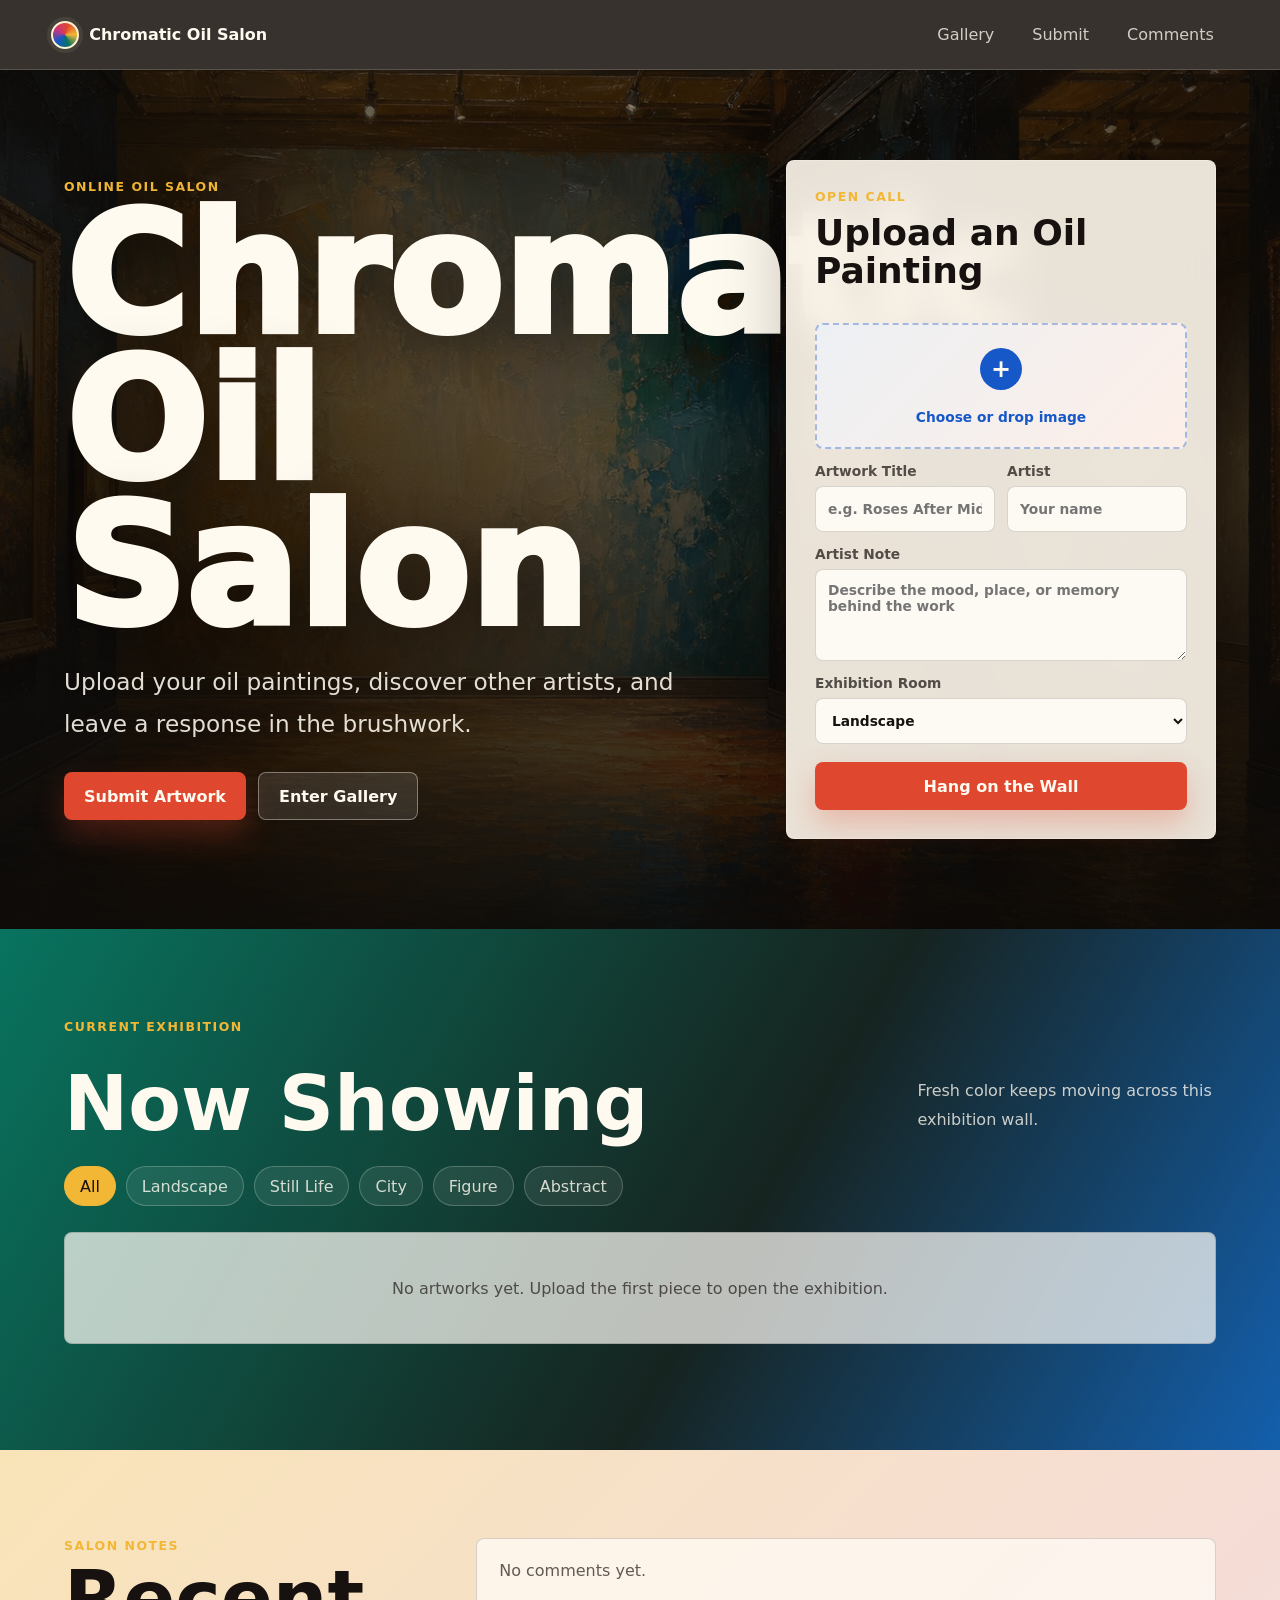
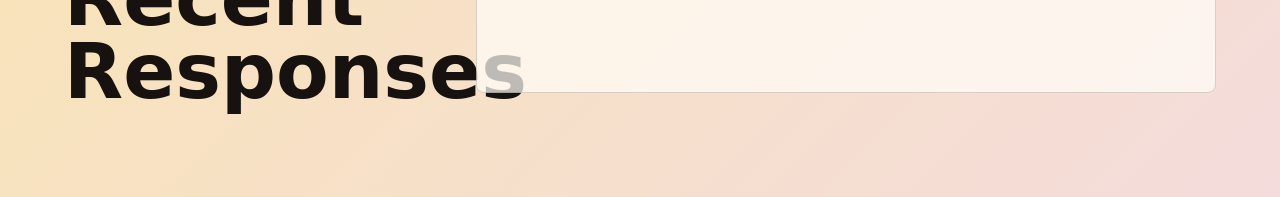
==== index.html @ a0fc0150 "feat: clear starter gallery and decimal AI score Remove all preloaded artworks and reset legacy loca" ====
<!doctype html>
<html lang="en">
  <head>
    <meta charset="UTF-8" />
    <meta name="viewport" content="width=device-width, initial-scale=1.0" />
    <title>Chromatic Oil Salon | Online Oil Exhibition</title>
    <meta
      name="description"
      content="Chromatic Oil Salon is an online oil painting exhibition where visitors can explore vivid artworks, upload paintings, add likes, and see an instant visual estimate."
    />
    <meta
      name="keywords"
      content="online oil painting exhibition, oil painting gallery, digital art salon, contemporary oil art, upload artwork, art community"
    />
    <meta name="author" content="Chromatic Oil Salon" />
    <meta name="robots" content="index, follow" />
    <meta name="theme-color" content="#17120f" />
    <meta property="og:type" content="website" />
    <meta property="og:title" content="Chromatic Oil Salon | Online Oil Exhibition" />
    <meta
      property="og:description"
      content="Explore a vivid online oil painting exhibition, submit your own work, and respond through repeated likes, comments, and instant visual estimates."
    />
    <meta property="og:image" content="hero-gallery.jpg" />
    <meta property="og:site_name" content="Chromatic Oil Salon" />
    <meta name="twitter:card" content="summary_large_image" />
    <meta name="twitter:title" content="Chromatic Oil Salon | Online Oil Exhibition" />
    <meta
      name="twitter:description"
      content="A vivid online oil painting exhibition for discovering, uploading, adding likes, and commenting on oil artworks."
    />
    <meta name="twitter:image" content="hero-gallery.jpg" />
    <link rel="canonical" href="/" />
    <link rel="icon" type="image/svg+xml" href="favicon.svg" />
    <link rel="manifest" href="site.webmanifest" />
    <link rel="stylesheet" href="styles.css?v=likes-score-v2" />
    <script type="application/ld+json">
      {
        "@context": "https://schema.org",
        "@type": "WebSite",
        "name": "Chromatic Oil Salon",
        "description": "An online oil painting exhibition where visitors can explore vivid artworks, upload paintings, like favorite pieces, and leave gallery comments.",
        "inLanguage": "en",
        "image": "hero-gallery.jpg",
        "about": {
          "@type": "Thing",
          "name": "Oil painting exhibition"
        }
      }
    </script>
  </head>
  <body>
    <header class="site-header" aria-label="Primary navigation">
      <a class="brand" href="#top" aria-label="Chromatic Oil Salon home">
        <span class="brand-mark" aria-hidden="true"></span>
        <span>Chromatic Oil Salon</span>
      </a>
      <nav class="nav-links" aria-label="Page navigation">
        <a href="#gallery">Gallery</a>
        <a href="#upload">Submit</a>
        <a href="#dialogue">Comments</a>
      </nav>
    </header>

    <main id="top">
      <section class="hero" aria-labelledby="hero-title">
        <img class="hero-image" src="hero-gallery.jpg" alt="A vivid oil painting gallery" />
        <div class="hero-shade" aria-hidden="true"></div>
        <div class="hero-content">
          <p class="eyebrow">Online Oil Salon</p>
          <h1 id="hero-title">Chromatic Oil Salon</h1>
          <p class="hero-copy">Upload your oil paintings, discover other artists, and leave a response in the brushwork.</p>
          <div class="hero-actions">
            <a class="primary-action" href="#upload">Submit Artwork</a>
            <a class="secondary-action" href="#gallery">Enter Gallery</a>
          </div>
        </div>
        <aside class="upload-panel" id="upload" aria-labelledby="upload-title">
          <form id="artwork-form">
            <div class="panel-heading">
              <p class="eyebrow">Open Call</p>
              <h2 id="upload-title">Upload an Oil Painting</h2>
            </div>

            <label class="file-drop" for="artwork-file">
              <span class="file-mark" aria-hidden="true">+</span>
              <span id="file-name">Choose or drop image</span>
              <input id="artwork-file" name="artwork-file" type="file" accept="image/*" />
            </label>

            <div class="form-grid">
              <label>
                <span>Artwork Title</span>
                <input id="art-title" name="art-title" type="text" placeholder="e.g. Roses After Midnight" maxlength="42" required />
              </label>
              <label>
                <span>Artist</span>
                <input id="artist-name" name="artist-name" type="text" placeholder="Your name" maxlength="28" required />
              </label>
            </div>

            <label>
              <span>Artist Note</span>
              <textarea id="art-story" name="art-story" rows="3" placeholder="Describe the mood, place, or memory behind the work" maxlength="160"></textarea>
            </label>

            <label>
              <span>Exhibition Room</span>
              <select id="art-mood" name="art-mood">
                <option value="landscape">Landscape</option>
                <option value="still-life">Still Life</option>
                <option value="city">City</option>
                <option value="figure">Figure</option>
                <option value="abstract">Abstract</option>
              </select>
            </label>

            <button class="submit-button" type="submit">Hang on the Wall</button>
          </form>
        </aside>
      </section>

      <section class="gallery-section" id="gallery" aria-labelledby="gallery-title">
        <div class="section-heading">
          <p class="eyebrow">Current Exhibition</p>
          <h2 id="gallery-title">Now Showing</h2>
          <p>Fresh color keeps moving across this exhibition wall.</p>
        </div>

        <div class="toolbar" aria-label="Artwork filters">
          <button class="filter-button is-active" type="button" data-filter="all">All</button>
          <button class="filter-button" type="button" data-filter="landscape">Landscape</button>
          <button class="filter-button" type="button" data-filter="still-life">Still Life</button>
          <button class="filter-button" type="button" data-filter="city">City</button>
          <button class="filter-button" type="button" data-filter="figure">Figure</button>
          <button class="filter-button" type="button" data-filter="abstract">Abstract</button>
        </div>

        <div class="gallery-grid" id="gallery-grid" aria-live="polite"></div>
      </section>

      <section class="dialogue-section" id="dialogue" aria-labelledby="dialogue-title">
        <div>
          <p class="eyebrow">Salon Notes</p>
          <h2 id="dialogue-title">Recent Responses</h2>
        </div>
        <div class="comment-stream" id="comment-stream"></div>
      </section>
    </main>

    <dialog class="art-dialog" id="art-dialog" aria-labelledby="dialog-title">
      <button class="close-dialog" type="button" aria-label="Close">×</button>
      <div class="dialog-layout">
        <figure class="dialog-artwork">
          <img id="dialog-image" src="" alt="" />
        </figure>
        <section class="dialog-details">
          <p class="eyebrow" id="dialog-mood"></p>
          <h2 id="dialog-title"></h2>
          <p class="artist-line" id="dialog-artist"></p>
          <p class="story-line" id="dialog-story"></p>
          <section class="visual-estimate" aria-labelledby="visual-estimate-title" aria-describedby="visual-estimate-note">
            <div class="visual-estimate-heading">
              <p id="visual-estimate-title">AI score</p>
              <output class="visual-estimate-value" id="dialog-score" aria-live="polite"></output>
            </div>
            <p id="visual-estimate-note">AI score is an instant 1–10 estimate made in this browser from colour, tonal range, and texture. It is not a professional assessment.</p>
          </section>
          <div class="dialog-actions">
            <button class="like-button" id="dialog-like" type="button"></button>
          </div>
          <div class="comments-panel">
            <h3>Comments</h3>
            <div id="dialog-comments" class="comment-list"></div>
            <form id="comment-form" class="comment-form">
              <input id="comment-input" type="text" maxlength="90" placeholder="Leave your exhibition note" required />
              <button type="submit">Post</button>
            </form>
          </div>
        </section>
      </div>
    </dialog>

    <template id="art-card-template">
      <article class="art-card">
        <button class="artwork-button" type="button">
          <img class="artwork-image" src="" alt="" />
        </button>
        <div class="art-card-body">
          <div>
            <p class="art-mood"></p>
            <h3 class="art-title"></h3>
            <p class="art-artist"></p>
          </div>
          <div class="card-actions">
            <output class="score-chip card-score" aria-live="polite"></output>
            <button class="icon-button card-like" type="button" aria-label="Like"></button>
            <button class="icon-button card-comment" type="button" aria-label="Comment"></button>
          </div>
        </div>
      </article>
    </template>

    <script src="app.js?v=likes-score-v2"></script>
  </body>
</html>
---- styles.css ----
:root {
  --ink: #17120f;
  --paper: #fbf5ea;
  --paper-2: #f1e6d3;
  --cobalt: #1758c8;
  --vermilion: #e0472f;
  --emerald: #08745f;
  --saffron: #f2b735;
  --magenta: #c8337f;
  --charcoal: #24201d;
  --line: rgba(23, 18, 15, 0.16);
  --shadow: 0 22px 70px rgba(11, 8, 6, 0.25);
  --radius: 8px;
  font-family:
    Inter, "Noto Sans SC", "PingFang SC", "Microsoft YaHei", system-ui,
    sans-serif;
}

* {
  box-sizing: border-box;
}

html {
  scroll-behavior: smooth;
}

body {
  margin: 0;
  min-width: 320px;
  color: var(--ink);
  background:
    linear-gradient(90deg, rgba(23, 88, 200, 0.07) 0 1px, transparent 1px 64px),
    linear-gradient(180deg, rgba(224, 71, 47, 0.05) 0 1px, transparent 1px 72px),
    var(--paper);
}

body:has(dialog[open]) {
  overflow: hidden;
}

img {
  display: block;
  max-width: 100%;
}

button,
input,
textarea,
select {
  font: inherit;
}

button,
a {
  -webkit-tap-highlight-color: transparent;
}

a {
  color: inherit;
  text-decoration: none;
}

.site-header {
  position: sticky;
  top: 0;
  z-index: 20;
  display: flex;
  align-items: center;
  justify-content: space-between;
  gap: 24px;
  min-height: 68px;
  padding: 14px clamp(18px, 4vw, 54px);
  color: #fffaf0;
  background: rgba(23, 18, 15, 0.86);
  border-bottom: 1px solid rgba(251, 245, 234, 0.16);
  backdrop-filter: blur(14px);
}

.brand {
  display: inline-flex;
  align-items: center;
  gap: 10px;
  font-weight: 800;
  letter-spacing: 0;
  white-space: nowrap;
}

.brand-mark {
  width: 28px;
  height: 28px;
  border-radius: 50%;
  background:
    conic-gradient(
      from 15deg,
      var(--vermilion),
      var(--saffron),
      var(--emerald),
      var(--cobalt),
      var(--magenta),
      var(--vermilion)
    );
  border: 2px solid #fff2d2;
  box-shadow: 0 0 0 4px rgba(255, 242, 210, 0.08);
}

.nav-links {
  display: flex;
  align-items: center;
  gap: 8px;
}

.nav-links a {
  min-height: 40px;
  padding: 10px 14px;
  border: 1px solid transparent;
  border-radius: 999px;
  color: rgba(255, 250, 240, 0.78);
}

.nav-links a:hover,
.nav-links a:focus-visible {
  color: #fffaf0;
  border-color: rgba(255, 250, 240, 0.22);
  outline: none;
}

.hero {
  position: relative;
  display: grid;
  grid-template-columns: minmax(0, 1fr) minmax(320px, 430px);
  gap: clamp(22px, 4vw, 58px);
  min-height: min(780px, calc(100svh - 108px));
  padding: clamp(48px, 7vw, 96px) clamp(18px, 5vw, 72px);
  overflow: hidden;
  color: #fffaf0;
  isolation: isolate;
}

.hero-image,
.hero-shade {
  position: absolute;
  inset: 0;
  z-index: -2;
  width: 100%;
  height: 100%;
}

.hero-image {
  object-fit: cover;
  object-position: center;
}

.hero-shade {
  z-index: -1;
  background:
    linear-gradient(90deg, rgba(12, 10, 8, 0.78), rgba(12, 10, 8, 0.36) 54%, rgba(12, 10, 8, 0.68)),
    linear-gradient(180deg, rgba(12, 10, 8, 0.08), rgba(12, 10, 8, 0.8));
}

.hero-content {
  align-self: center;
  width: min(100%, 720px);
}

.eyebrow {
  margin: 0 0 10px;
  color: var(--saffron);
  font-size: 0.78rem;
  font-weight: 900;
  letter-spacing: 0.12em;
  text-transform: uppercase;
}

h1,
h2,
h3,
p {
  margin-top: 0;
}

h1 {
  margin-bottom: 18px;
  font-size: clamp(4.2rem, 13vw, 10.8rem);
  line-height: 0.88;
  font-weight: 950;
  letter-spacing: 0;
  text-shadow: 0 18px 50px rgba(0, 0, 0, 0.38);
}

.hero-copy {
  width: min(100%, 620px);
  margin-bottom: 28px;
  color: rgba(255, 250, 240, 0.88);
  font-size: clamp(1.05rem, 2vw, 1.45rem);
  line-height: 1.8;
}

.hero-actions {
  display: flex;
  flex-wrap: wrap;
  gap: 12px;
}

.primary-action,
.secondary-action,
.submit-button,
.comment-form button {
  display: inline-flex;
  align-items: center;
  justify-content: center;
  min-height: 48px;
  border: 0;
  border-radius: var(--radius);
  cursor: pointer;
  font-weight: 850;
  transition:
    transform 180ms ease,
    box-shadow 180ms ease,
    background 180ms ease;
}

.primary-action,
.submit-button,
.comment-form button {
  color: #fffaf0;
  background: var(--vermilion);
  box-shadow: 0 14px 30px rgba(224, 71, 47, 0.28);
}

.secondary-action {
  color: #fffaf0;
  border: 1px solid rgba(255, 250, 240, 0.38);
  background: rgba(255, 250, 240, 0.11);
}

.primary-action,
.secondary-action {
  padding: 0 20px;
}

.primary-action:hover,
.secondary-action:hover,
.submit-button:hover,
.comment-form button:hover {
  transform: translateY(-2px);
}

.upload-panel {
  align-self: center;
  width: 100%;
  padding: clamp(18px, 3vw, 28px);
  border: 1px solid rgba(255, 250, 240, 0.28);
  border-radius: var(--radius);
  background: rgba(251, 245, 234, 0.92);
  color: var(--ink);
  box-shadow: var(--shadow);
  backdrop-filter: blur(18px);
}

.panel-heading h2 {
  margin-bottom: 18px;
  font-size: clamp(1.55rem, 3vw, 2.25rem);
  line-height: 1.08;
}

form {
  display: grid;
  gap: 14px;
}

label {
  display: grid;
  gap: 7px;
  color: rgba(23, 18, 15, 0.72);
  font-size: 0.86rem;
  font-weight: 800;
}

input,
textarea,
select {
  width: 100%;
  border: 1px solid rgba(23, 18, 15, 0.16);
  border-radius: var(--radius);
  color: var(--ink);
  background: rgba(255, 253, 247, 0.9);
}

input,
select {
  min-height: 46px;
  padding: 0 12px;
}

textarea {
  min-height: 92px;
  padding: 12px;
  resize: vertical;
}

input:focus,
textarea:focus,
select:focus,
button:focus-visible,
a:focus-visible {
  outline: 3px solid rgba(23, 88, 200, 0.28);
  outline-offset: 2px;
}

.form-grid {
  display: grid;
  grid-template-columns: repeat(2, minmax(0, 1fr));
  gap: 12px;
}

.file-drop {
  position: relative;
  place-items: center;
  min-height: 126px;
  padding: 18px;
  border: 2px dashed rgba(23, 88, 200, 0.36);
  border-radius: var(--radius);
  color: var(--cobalt);
  background:
    linear-gradient(135deg, rgba(23, 88, 200, 0.08), rgba(224, 71, 47, 0.08)),
    #fffdf7;
  cursor: pointer;
  text-align: center;
  overflow: hidden;
  transition:
    border-color 180ms ease,
    background 180ms ease,
    transform 180ms ease;
}

.file-drop input {
  position: absolute;
  inset: 0;
  width: 100%;
  height: 100%;
  opacity: 0;
  cursor: pointer;
}

.file-drop > span {
  pointer-events: none;
}

.file-drop.is-dragging {
  border-color: var(--vermilion);
  background:
    linear-gradient(135deg, rgba(23, 88, 200, 0.16), rgba(224, 71, 47, 0.16)),
    #fffdf7;
  transform: translateY(-1px);
}

.file-mark {
  display: grid;
  place-items: center;
  width: 42px;
  height: 42px;
  margin-bottom: 4px;
  border-radius: 50%;
  color: #fffaf0;
  background: var(--cobalt);
  font-size: 1.5rem;
  line-height: 1;
}

.submit-button {
  width: 100%;
  margin-top: 4px;
}

.gallery-section {
  padding: clamp(52px, 7vw, 92px) clamp(18px, 5vw, 72px);
  color: #fffaf0;
  background:
    linear-gradient(120deg, rgba(8, 116, 95, 0.98), rgba(23, 32, 29, 0.96) 58%, rgba(23, 88, 200, 0.74)),
    var(--emerald);
}

.section-heading {
  display: grid;
  grid-template-columns: minmax(0, 1fr) minmax(280px, 0.36fr);
  gap: 24px;
  align-items: end;
  margin: 0 auto 26px;
  max-width: 1280px;
}

.section-heading .eyebrow {
  grid-column: 1 / -1;
}

.section-heading h2 {
  grid-column: 1;
  word-break: keep-all;
}

.section-heading p:last-child {
  grid-column: 2;
  grid-row: 2;
}

.section-heading h2,
.dialogue-section h2 {
  margin-bottom: 0;
  font-size: clamp(2.25rem, 6vw, 5.2rem);
  line-height: 0.95;
  letter-spacing: 0;
}

.section-heading p:last-child {
  margin-bottom: 6px;
  color: rgba(255, 250, 240, 0.78);
  line-height: 1.8;
}

.toolbar {
  display: flex;
  flex-wrap: wrap;
  gap: 10px;
  max-width: 1280px;
  margin: 0 auto 26px;
}

.filter-button {
  min-height: 40px;
  padding: 0 15px;
  border: 1px solid rgba(255, 250, 240, 0.22);
  border-radius: 999px;
  color: rgba(255, 250, 240, 0.82);
  background: rgba(255, 250, 240, 0.08);
  cursor: pointer;
}

.filter-button:hover,
.filter-button.is-active {
  color: var(--ink);
  background: var(--saffron);
  border-color: var(--saffron);
}

.gallery-grid {
  display: grid;
  grid-template-columns: repeat(4, minmax(0, 1fr));
  gap: clamp(16px, 2vw, 24px);
  max-width: 1280px;
  margin: 0 auto;
}

.art-card {
  overflow: hidden;
  border: 1px solid rgba(255, 250, 240, 0.18);
  border-radius: var(--radius);
  background: #fffaf0;
  color: var(--ink);
  box-shadow: 0 24px 44px rgba(0, 0, 0, 0.18);
}

.art-card:nth-child(5n + 2) {
  transform: translateY(22px);
}

.art-card:nth-child(5n + 4) {
  transform: translateY(12px);
}

.artwork-button {
  display: block;
  width: 100%;
  padding: 0;
  border: 0;
  background: transparent;
  cursor: zoom-in;
}

.artwork-image {
  width: 100%;
  aspect-ratio: 4 / 5;
  object-fit: cover;
  background: #271b16;
}

.art-card:nth-child(3n) .artwork-image {
  aspect-ratio: 1 / 1;
}

.art-card:nth-child(4n) .artwork-image {
  aspect-ratio: 5 / 4;
}

.art-card-body {
  display: grid;
  grid-template-columns: minmax(0, 1fr) auto;
  gap: 14px;
  align-items: start;
  padding: 16px;
}

.art-mood,
.art-artist,
.artist-line {
  color: rgba(23, 18, 15, 0.62);
  font-size: 0.86rem;
}

.art-mood {
  margin-bottom: 7px;
  color: var(--magenta);
  font-weight: 900;
}

.art-title {
  margin-bottom: 5px;
  overflow-wrap: anywhere;
  font-size: 1.14rem;
  line-height: 1.18;
}

.art-artist {
  margin-bottom: 0;
}

.card-actions {
  display: grid;
  gap: 8px;
}

.score-chip {
  display: inline-grid;
  place-items: center;
  min-width: 44px;
  min-height: 40px;
  padding: 6px 8px;
  border: 1px solid rgba(23, 88, 200, 0.24);
  border-radius: var(--radius);
  color: #123e8f;
  background: rgba(23, 88, 200, 0.1);
  font-size: 0.72rem;
  font-weight: 850;
  line-height: 1.15;
  text-align: center;
}

.icon-button {
  display: inline-grid;
  place-items: center;
  min-width: 44px;
  min-height: 40px;
  border: 1px solid rgba(23, 18, 15, 0.14);
  border-radius: var(--radius);
  color: var(--ink);
  background: #fffdf7;
  cursor: pointer;
}

.icon-button:hover {
  color: #fffaf0;
  background: var(--vermilion);
}

.dialogue-section {
  display: grid;
  grid-template-columns: minmax(220px, 0.32fr) minmax(0, 0.68fr);
  gap: clamp(22px, 5vw, 72px);
  padding: clamp(50px, 7vw, 88px) clamp(18px, 5vw, 72px);
  color: var(--ink);
  background:
    linear-gradient(135deg, rgba(242, 183, 53, 0.28), rgba(200, 51, 127, 0.13)),
    var(--paper);
}

.comment-stream {
  display: grid;
  gap: 12px;
}

.stream-item {
  display: grid;
  gap: 5px;
  padding: 16px 18px;
  border-left: 5px solid var(--cobalt);
  background: rgba(255, 253, 247, 0.82);
  box-shadow: 0 16px 30px rgba(23, 18, 15, 0.08);
}

.stream-item:nth-child(2n) {
  border-left-color: var(--vermilion);
}

.stream-item strong {
  overflow-wrap: anywhere;
}

.stream-item p {
  margin-bottom: 0;
  color: rgba(23, 18, 15, 0.7);
  line-height: 1.65;
}

.empty-state {
  padding: 22px;
  border: 1px solid var(--line);
  border-radius: var(--radius);
  background: rgba(255, 253, 247, 0.72);
  color: rgba(23, 18, 15, 0.68);
}

.gallery-grid > .empty-state {
  display: grid;
  min-height: 112px;
  place-items: center;
  grid-column: 1 / -1;
  text-align: center;
}

.art-dialog {
  width: min(1120px, calc(100vw - 28px));
  max-height: min(860px, calc(100svh - 28px));
  padding: 0;
  border: 0;
  border-radius: var(--radius);
  color: var(--ink);
  background: #fffaf0;
  box-shadow: 0 40px 100px rgba(0, 0, 0, 0.45);
}

.art-dialog::backdrop {
  background: rgba(14, 10, 8, 0.74);
  backdrop-filter: blur(6px);
}

.close-dialog {
  position: absolute;
  top: 12px;
  right: 12px;
  z-index: 3;
  display: grid;
  place-items: center;
  width: 42px;
  height: 42px;
  border: 1px solid rgba(255, 250, 240, 0.34);
  border-radius: 50%;
  color: #fffaf0;
  background: rgba(23, 18, 15, 0.52);
  cursor: pointer;
  font-size: 1.6rem;
  line-height: 1;
}

.dialog-layout {
  display: grid;
  grid-template-columns: minmax(0, 0.6fr) minmax(320px, 0.4fr);
  min-height: 620px;
}

.dialog-artwork {
  margin: 0;
  background:
    linear-gradient(135deg, rgba(23, 88, 200, 0.2), rgba(224, 71, 47, 0.2)),
    #17120f;
}

.dialog-artwork img {
  width: 100%;
  height: 100%;
  max-height: min(860px, calc(100svh - 28px));
  object-fit: contain;
}

.dialog-details {
  display: grid;
  align-content: start;
  gap: 14px;
  padding: clamp(22px, 4vw, 38px);
  overflow: auto;
}

.dialog-details h2 {
  margin-bottom: 0;
  overflow-wrap: anywhere;
  font-size: clamp(2rem, 5vw, 3.8rem);
  line-height: 0.96;
}

.story-line {
  color: rgba(23, 18, 15, 0.72);
  line-height: 1.75;
}

.visual-estimate {
  display: grid;
  gap: 8px;
  padding: 14px;
  border: 1px solid rgba(23, 88, 200, 0.22);
  border-radius: var(--radius);
  background: linear-gradient(135deg, rgba(23, 88, 200, 0.1), rgba(242, 183, 53, 0.14));
}

.visual-estimate-heading {
  display: flex;
  align-items: end;
  justify-content: space-between;
  gap: 16px;
}

.visual-estimate-heading p {
  margin-bottom: 0;
  color: #123e8f;
  font-size: 0.76rem;
  font-weight: 900;
  letter-spacing: 0.08em;
  text-transform: uppercase;
}

.visual-estimate-value {
  flex: 0 0 auto;
  color: var(--cobalt);
  font-size: clamp(1.75rem, 4vw, 2.7rem);
  font-weight: 950;
  letter-spacing: -0.04em;
  line-height: 0.9;
}

.visual-estimate > p {
  margin-bottom: 0;
  color: rgba(23, 18, 15, 0.68);
  font-size: 0.82rem;
  line-height: 1.55;
}

.dialog-actions {
  display: flex;
  gap: 10px;
}

.like-button {
  min-height: 46px;
  padding: 0 16px;
  border: 1px solid rgba(23, 18, 15, 0.14);
  border-radius: var(--radius);
  background: #fffdf7;
  cursor: pointer;
  font-weight: 850;
}

.like-button:hover,
.like-button:focus-visible {
  color: #fffaf0;
  border-color: var(--vermilion);
  background: var(--vermilion);
}

.comments-panel {
  display: grid;
  gap: 12px;
  padding-top: 12px;
  border-top: 1px solid var(--line);
}

.comments-panel h3 {
  margin-bottom: 0;
  font-size: 1.15rem;
}

.comment-list {
  display: grid;
  gap: 10px;
  max-height: 210px;
  overflow: auto;
}

.comment {
  padding: 12px 14px;
  border-radius: var(--radius);
  background: rgba(23, 88, 200, 0.08);
  line-height: 1.55;
}

.comment p {
  margin-bottom: 0;
}

.comment small {
  display: block;
  margin-top: 5px;
  color: rgba(23, 18, 15, 0.52);
}

.comment-form {
  grid-template-columns: minmax(0, 1fr) auto;
  gap: 10px;
}

.comment-form button {
  padding: 0 16px;
  white-space: nowrap;
}

@media (max-width: 1080px) {
  .hero {
    grid-template-columns: 1fr;
    min-height: auto;
  }

  .upload-panel {
    max-width: 620px;
  }

  .gallery-grid {
    grid-template-columns: repeat(3, minmax(0, 1fr));
  }
}

@media (max-width: 780px) {
  .site-header {
    align-items: flex-start;
    flex-direction: column;
    gap: 10px;
    padding: 12px 18px;
  }

  .nav-links {
    width: 100%;
    overflow-x: auto;
    padding-bottom: 2px;
  }

  .hero {
    padding-top: 42px;
  }

  h1 {
    font-size: clamp(3.35rem, 20vw, 5.4rem);
  }

  .form-grid,
  .section-heading,
  .dialogue-section,
  .dialog-layout {
    grid-template-columns: 1fr;
  }

  .section-heading h2,
  .dialogue-section h2 {
    font-size: clamp(2.2rem, 13vw, 3.8rem);
  }

  .section-heading .eyebrow,
  .section-heading h2,
  .section-heading p:last-child {
    grid-column: 1;
    grid-row: auto;
  }

  .gallery-grid {
    grid-template-columns: repeat(2, minmax(0, 1fr));
  }

  .art-card:nth-child(n) {
    transform: none;
  }

  .dialog-layout {
    min-height: 0;
  }

  .dialog-artwork img {
    max-height: 48svh;
  }
}

@media (max-width: 540px) {
  .hero-actions,
  .comment-form {
    grid-template-columns: 1fr;
  }

  .primary-action,
  .secondary-action {
    width: 100%;
  }

  .gallery-grid {
    grid-template-columns: 1fr;
  }

  .art-card-body {
    grid-template-columns: 1fr;
  }

  .card-actions {
    grid-template-columns: repeat(3, minmax(0, 1fr));
  }

  .icon-button,
  .score-chip {
    width: 100%;
  }

  .comment-form {
    display: grid;
  }

  .visual-estimate-heading {
    align-items: start;
    flex-wrap: wrap;
  }

  .visual-estimate-value {
    width: 100%;
    text-align: left;
  }
}
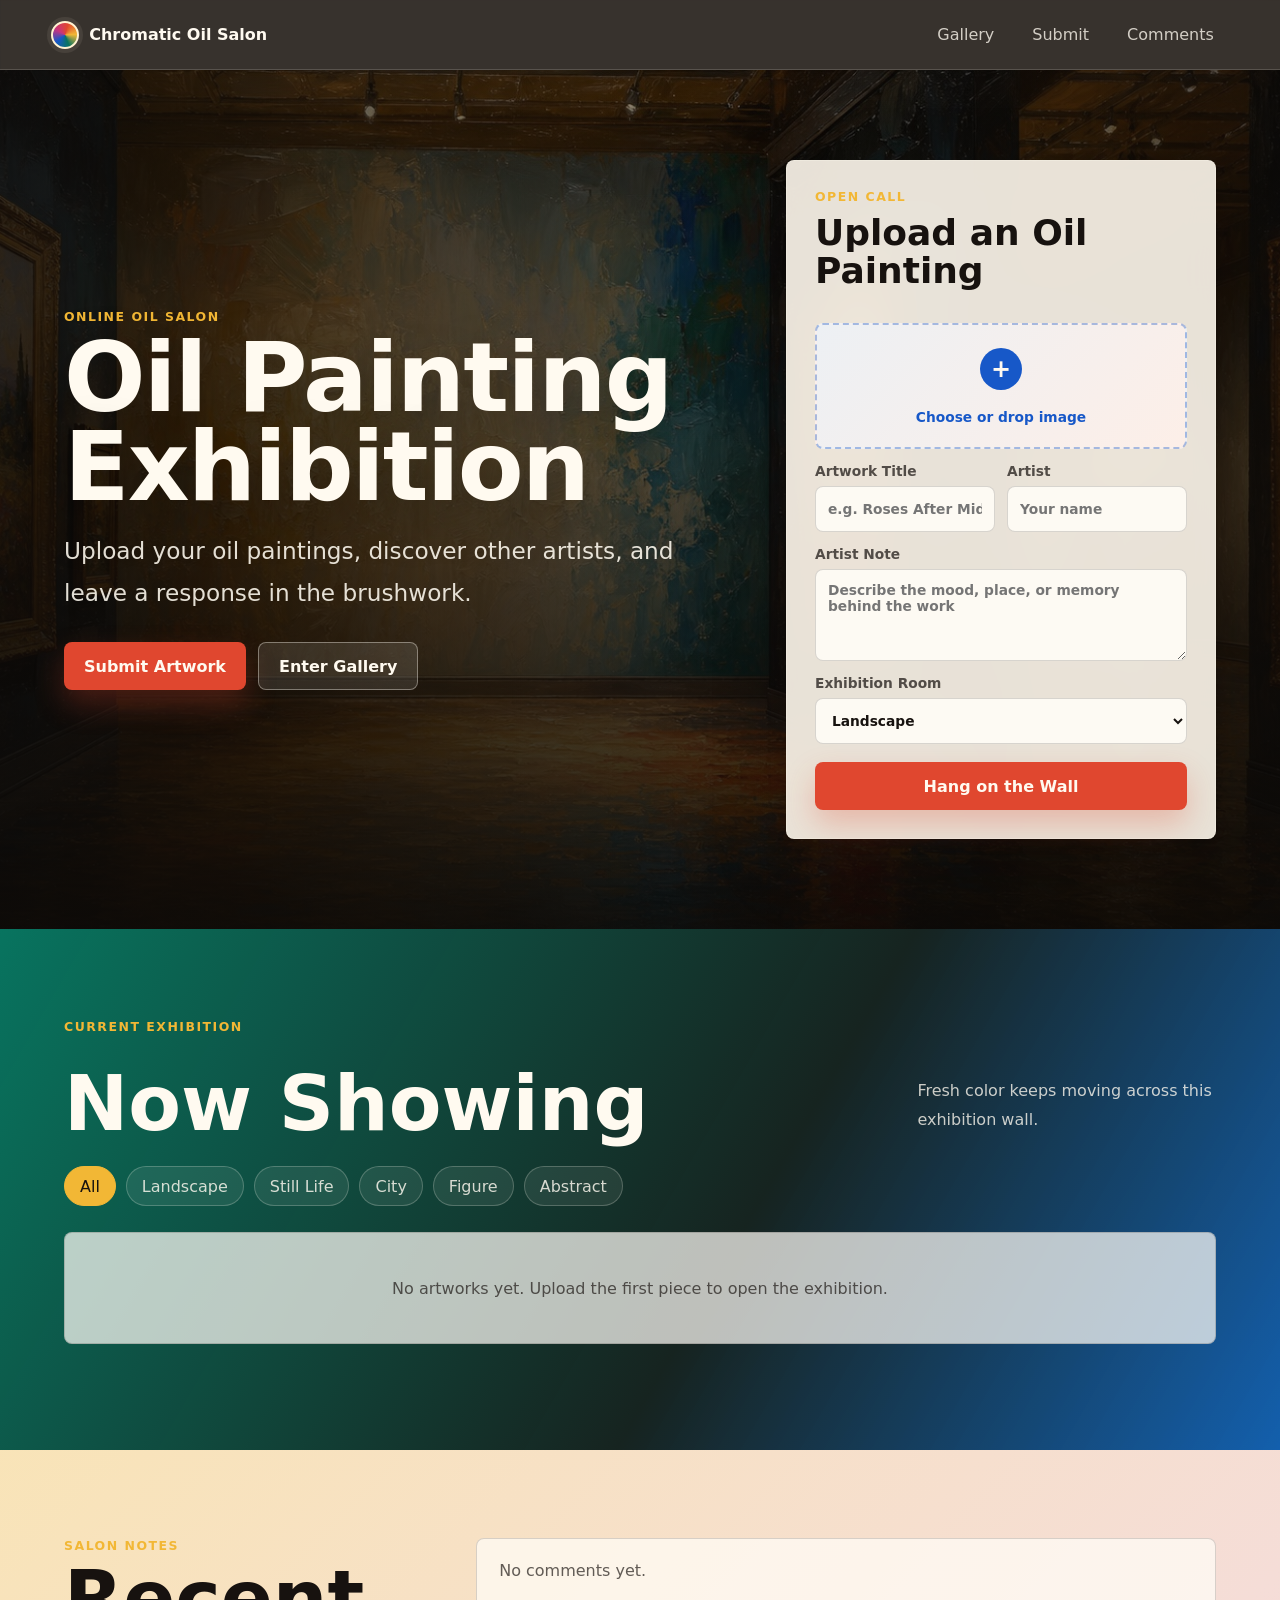
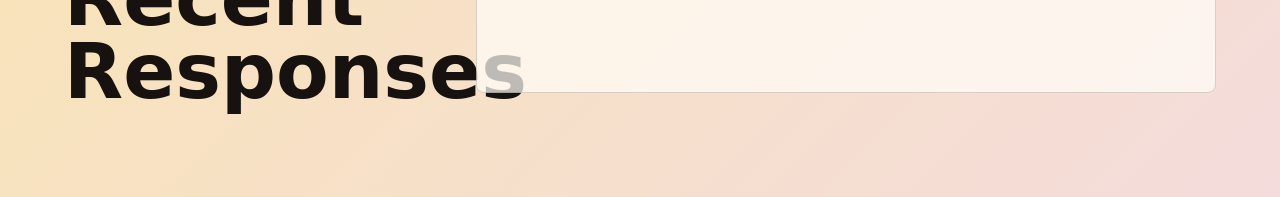
==== commit 5ad497c8: "feat: refresh oil exhibition hero typography Rename the hero title to Oil Painting Exhibition and bu" ====
--- a/index.html
+++ b/index.html
@@ -33,7 +33,14 @@
     <link rel="canonical" href="/" />
     <link rel="icon" type="image/svg+xml" href="favicon.svg" />
     <link rel="manifest" href="site.webmanifest" />
-    <link rel="stylesheet" href="styles.css?v=likes-score-v2" />
+    <link
+      rel="preload"
+      href="fonts/BricolageGrotesque-Variable.woff2"
+      as="font"
+      type="font/woff2"
+      crossorigin
+    />
+    <link rel="stylesheet" href="styles.css?v=hero-type-v1" />
     <script type="application/ld+json">
       {
         "@context": "https://schema.org",
@@ -68,7 +75,7 @@
         <div class="hero-shade" aria-hidden="true"></div>
         <div class="hero-content">
           <p class="eyebrow">Online Oil Salon</p>
-          <h1 id="hero-title">Chromatic Oil Salon</h1>
+          <h1 id="hero-title">Oil Painting Exhibition</h1>
           <p class="hero-copy">Upload your oil paintings, discover other artists, and leave a response in the brushwork.</p>
           <div class="hero-actions">
             <a class="primary-action" href="#upload">Submit Artwork</a>
--- a/styles.css
+++ b/styles.css
@@ -1,3 +1,11 @@
+@font-face {
+  font-family: "Bricolage Grotesque";
+  src: url("fonts/BricolageGrotesque-Variable.woff2") format("woff2");
+  font-weight: 200 800;
+  font-style: normal;
+  font-display: swap;
+}
+
 :root {
   --ink: #17120f;
   --paper: #fbf5ea;
@@ -187,6 +195,17 @@
   text-shadow: 0 18px 50px rgba(0, 0, 0, 0.38);
 }
 
+#hero-title {
+  max-inline-size: 12ch;
+  font-family: "Bricolage Grotesque", "Avenir Next", "Helvetica Neue", system-ui, sans-serif;
+  font-optical-sizing: auto;
+  font-weight: 650;
+  font-size: clamp(3.25rem, 7.5vw, 6rem);
+  line-height: 0.93;
+  letter-spacing: -0.02em;
+  text-wrap: balance;
+}
+
 .hero-copy {
   width: min(100%, 620px);
   margin-bottom: 28px;
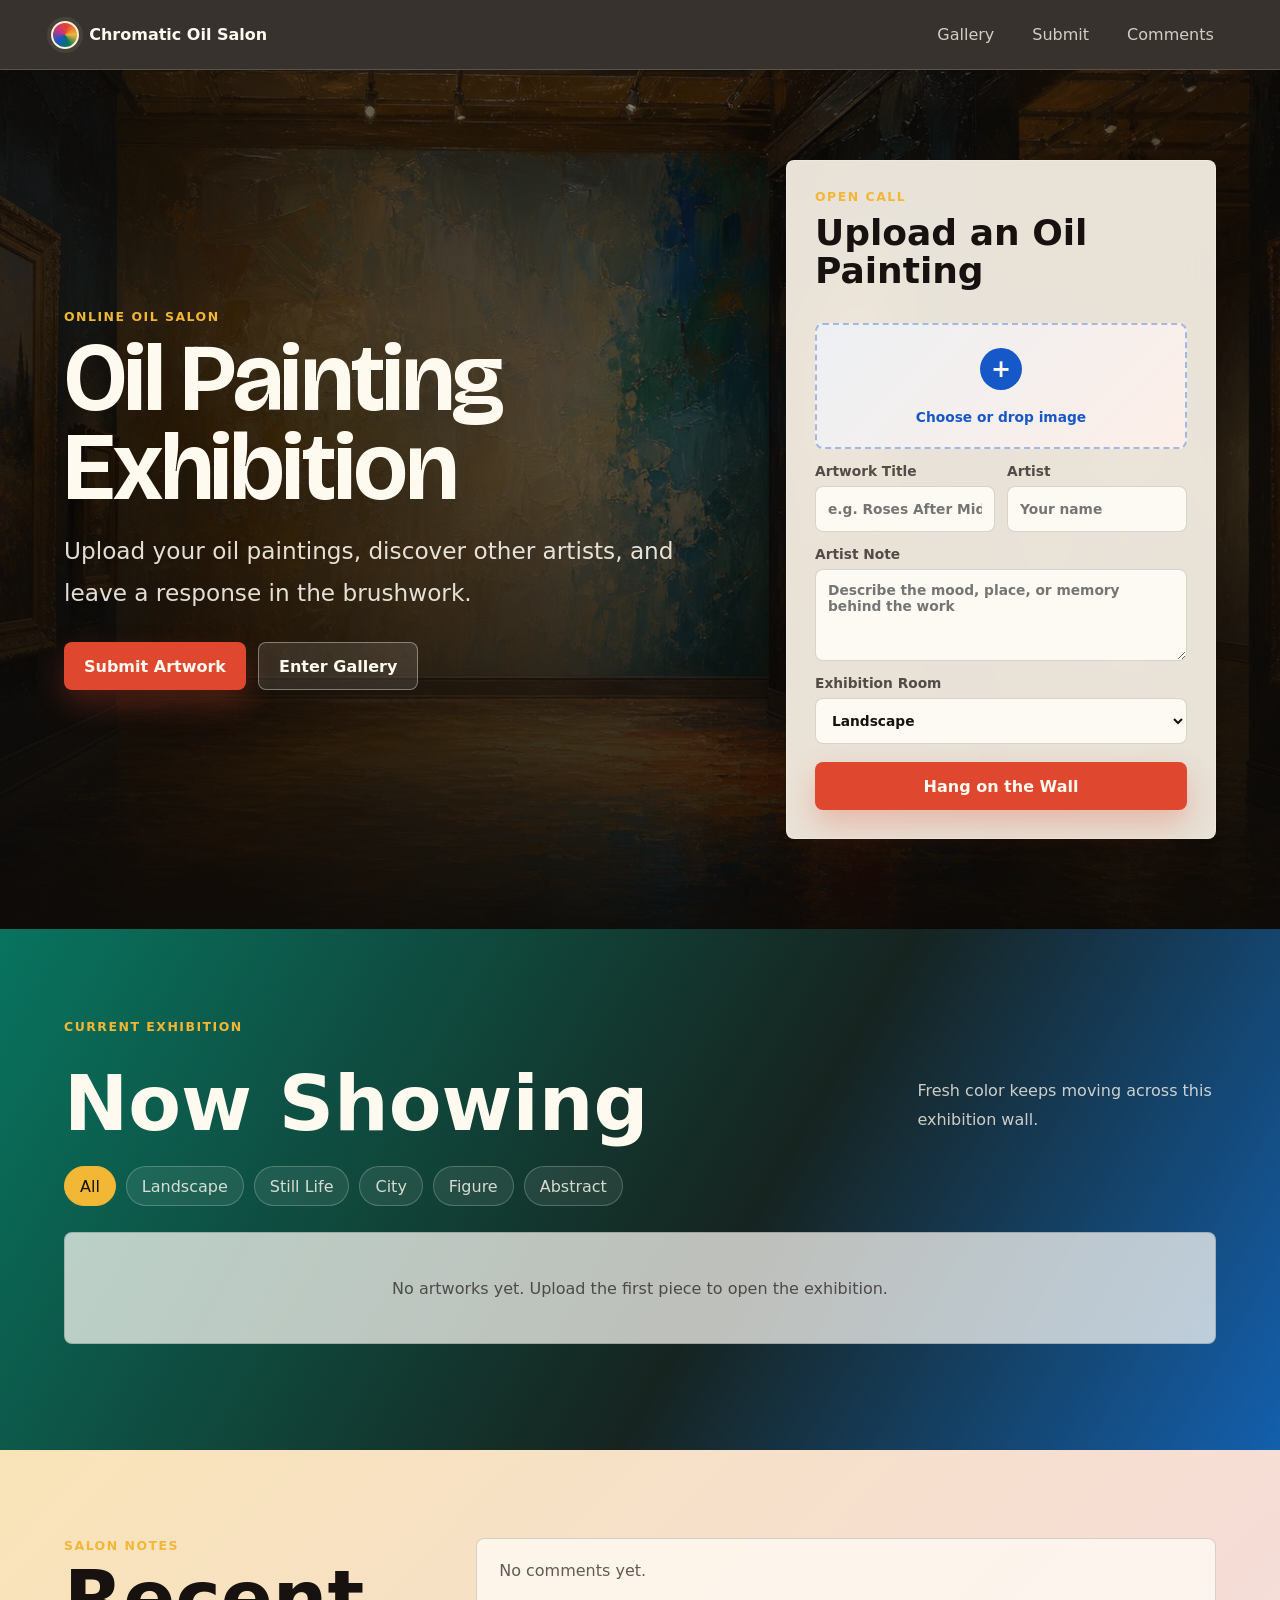
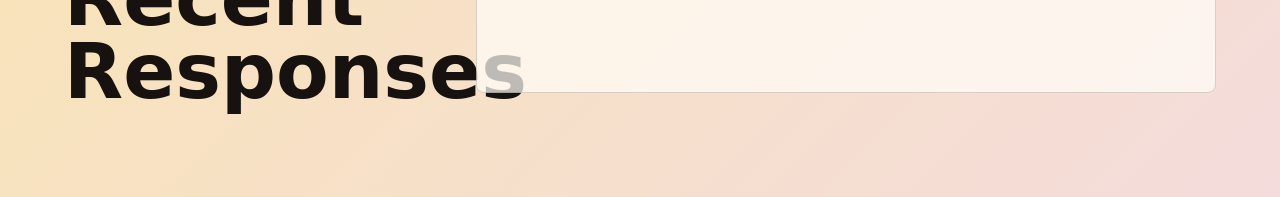
==== commit ed30105d: "fix: resolve bundled hero font path Point the hero typography stylesheet and preload to the bundled " ====
--- a/index.html
+++ b/index.html
@@ -35,7 +35,7 @@
     <link rel="manifest" href="site.webmanifest" />
     <link
       rel="preload"
-      href="fonts/BricolageGrotesque-Variable.woff2"
+      href="BricolageGrotesque-Variable.woff2"
       as="font"
       type="font/woff2"
       crossorigin
--- a/styles.css
+++ b/styles.css
@@ -1,6 +1,6 @@
 @font-face {
   font-family: "Bricolage Grotesque";
-  src: url("fonts/BricolageGrotesque-Variable.woff2") format("woff2");
+  src: url("BricolageGrotesque-Variable.woff2") format("woff2");
   font-weight: 200 800;
   font-style: normal;
   font-display: swap;
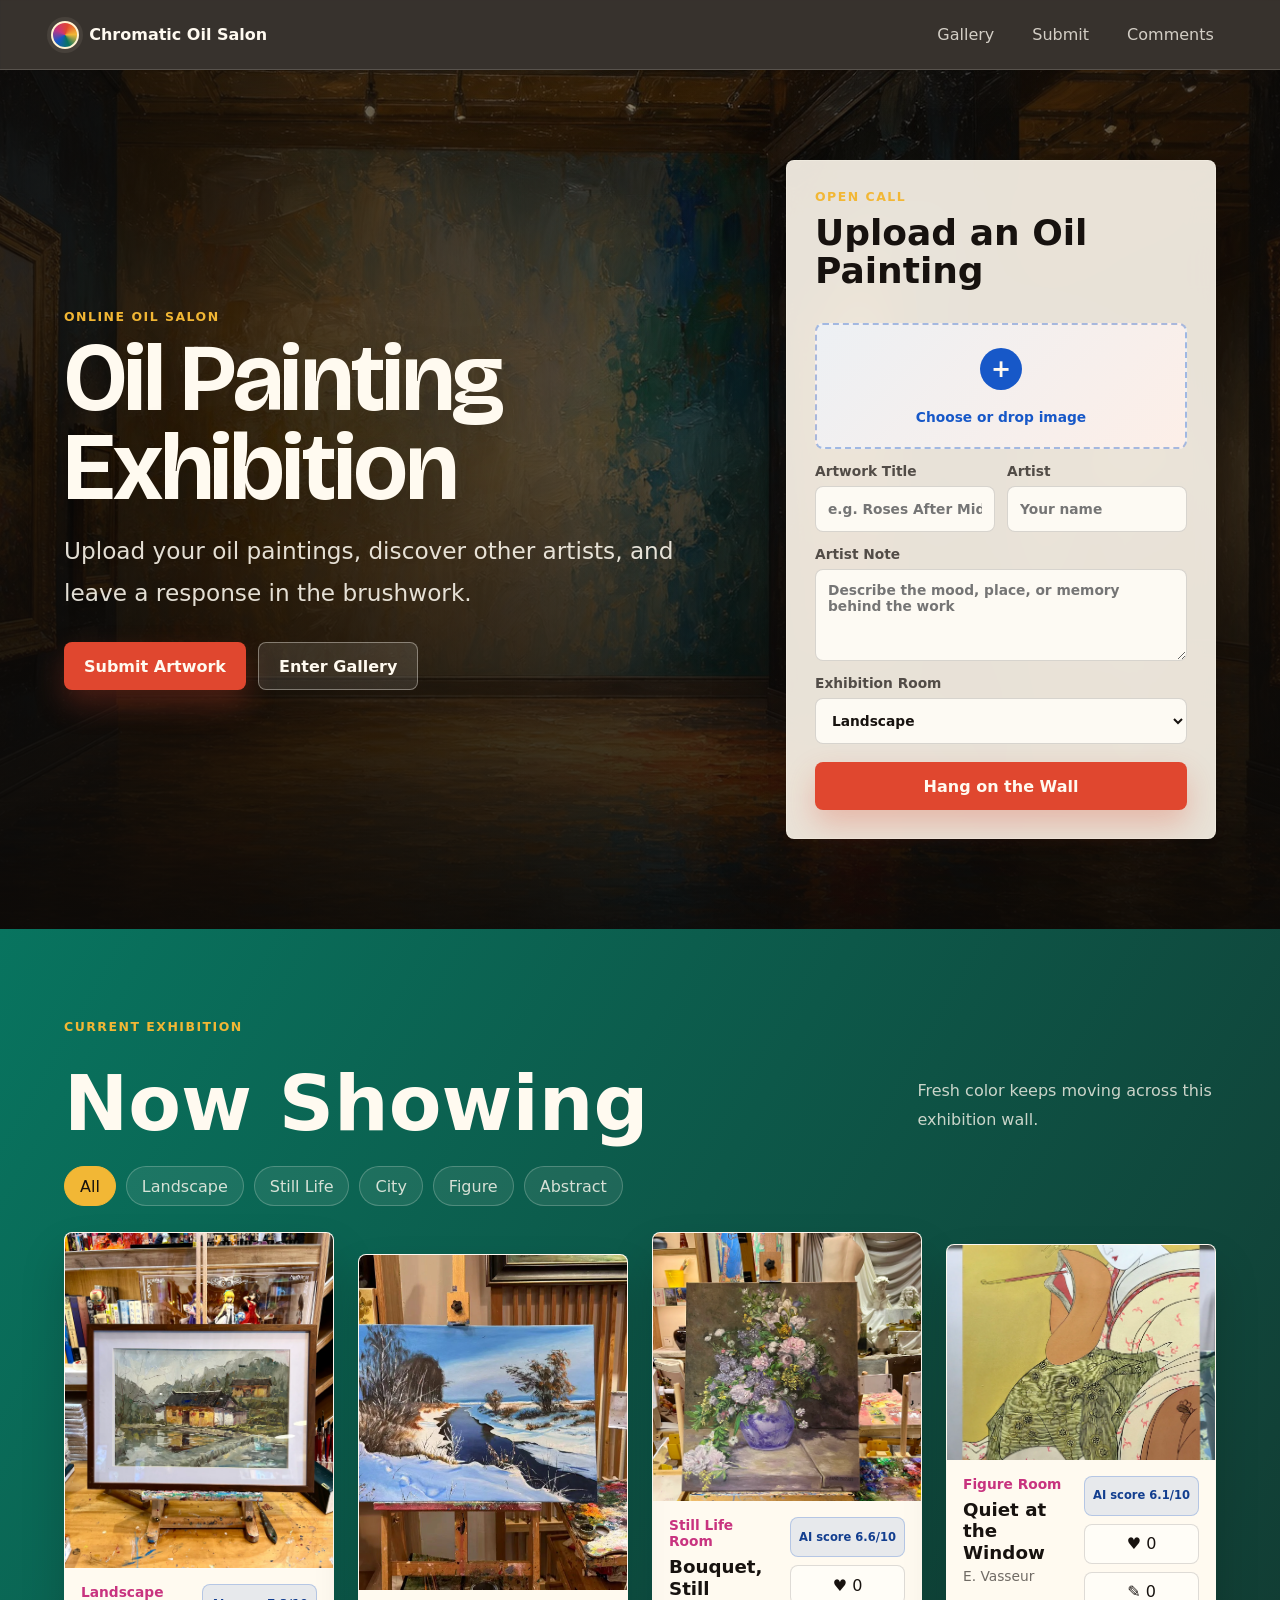
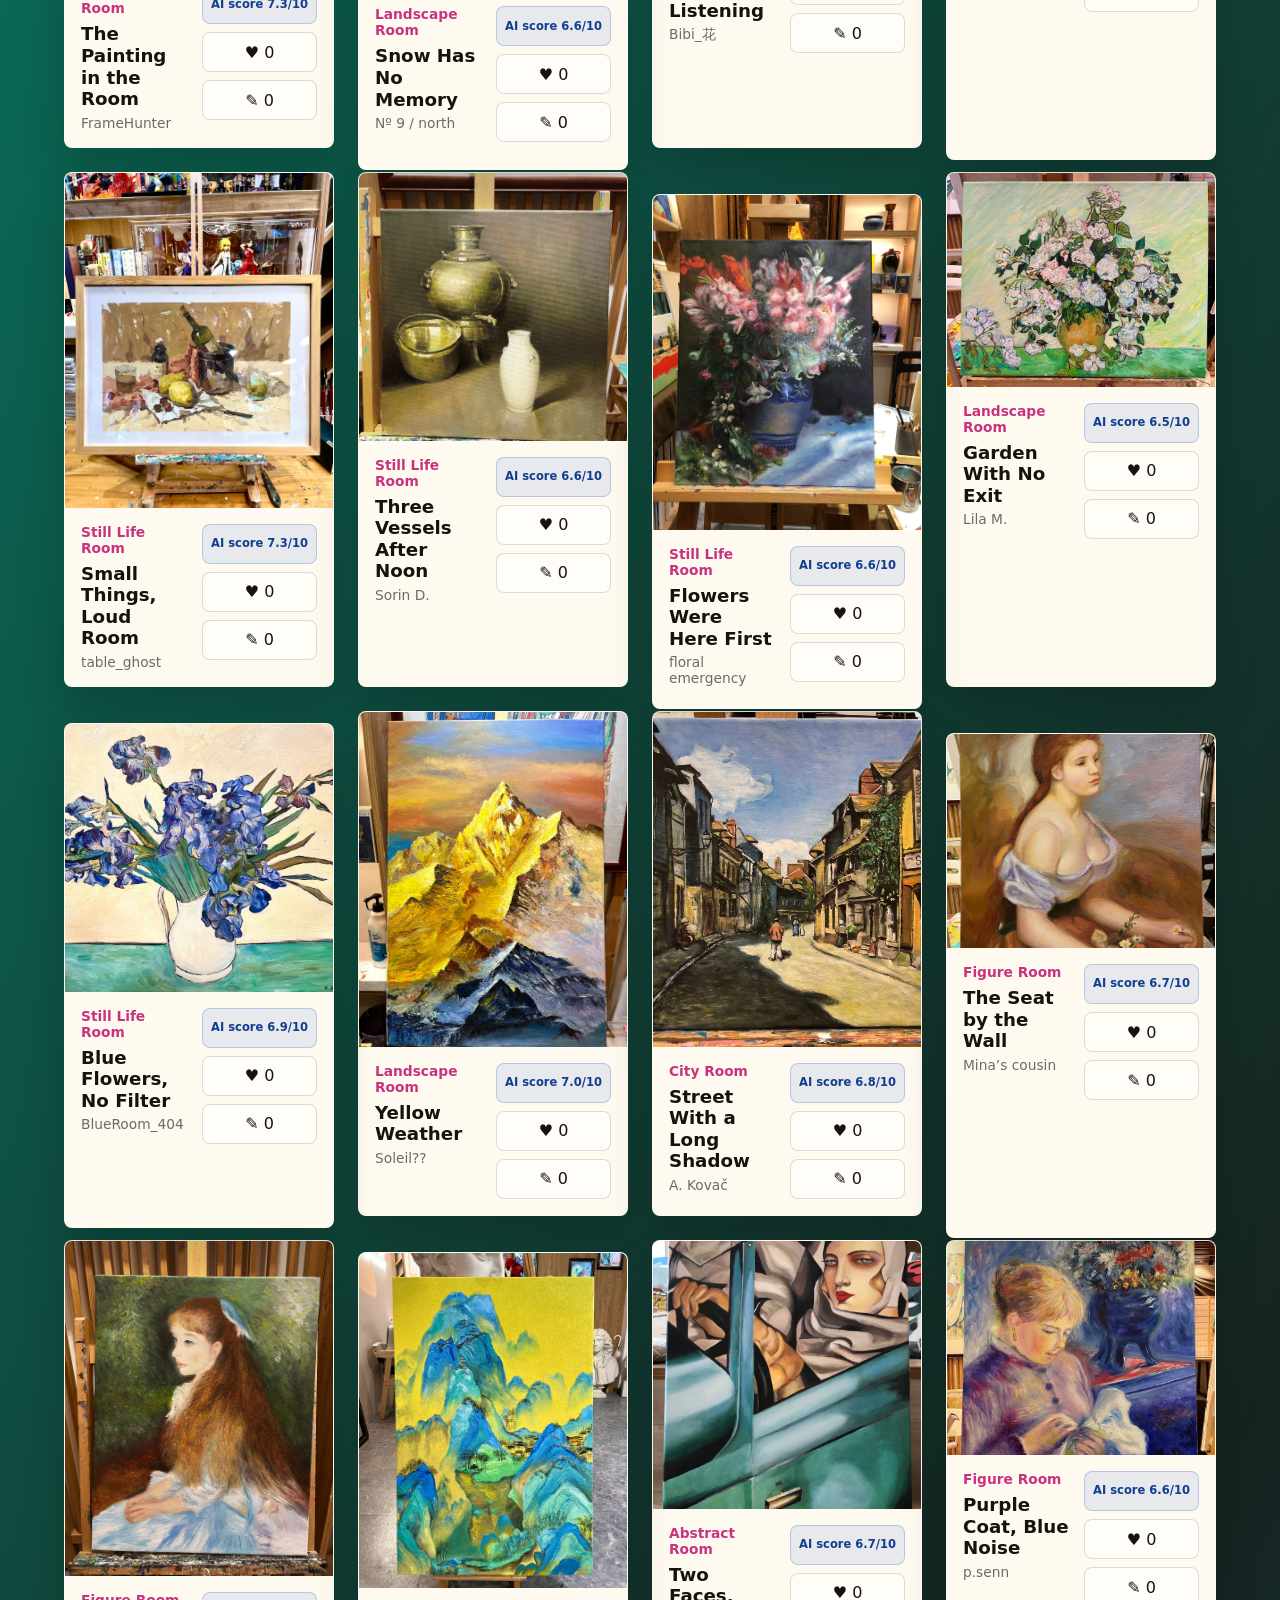
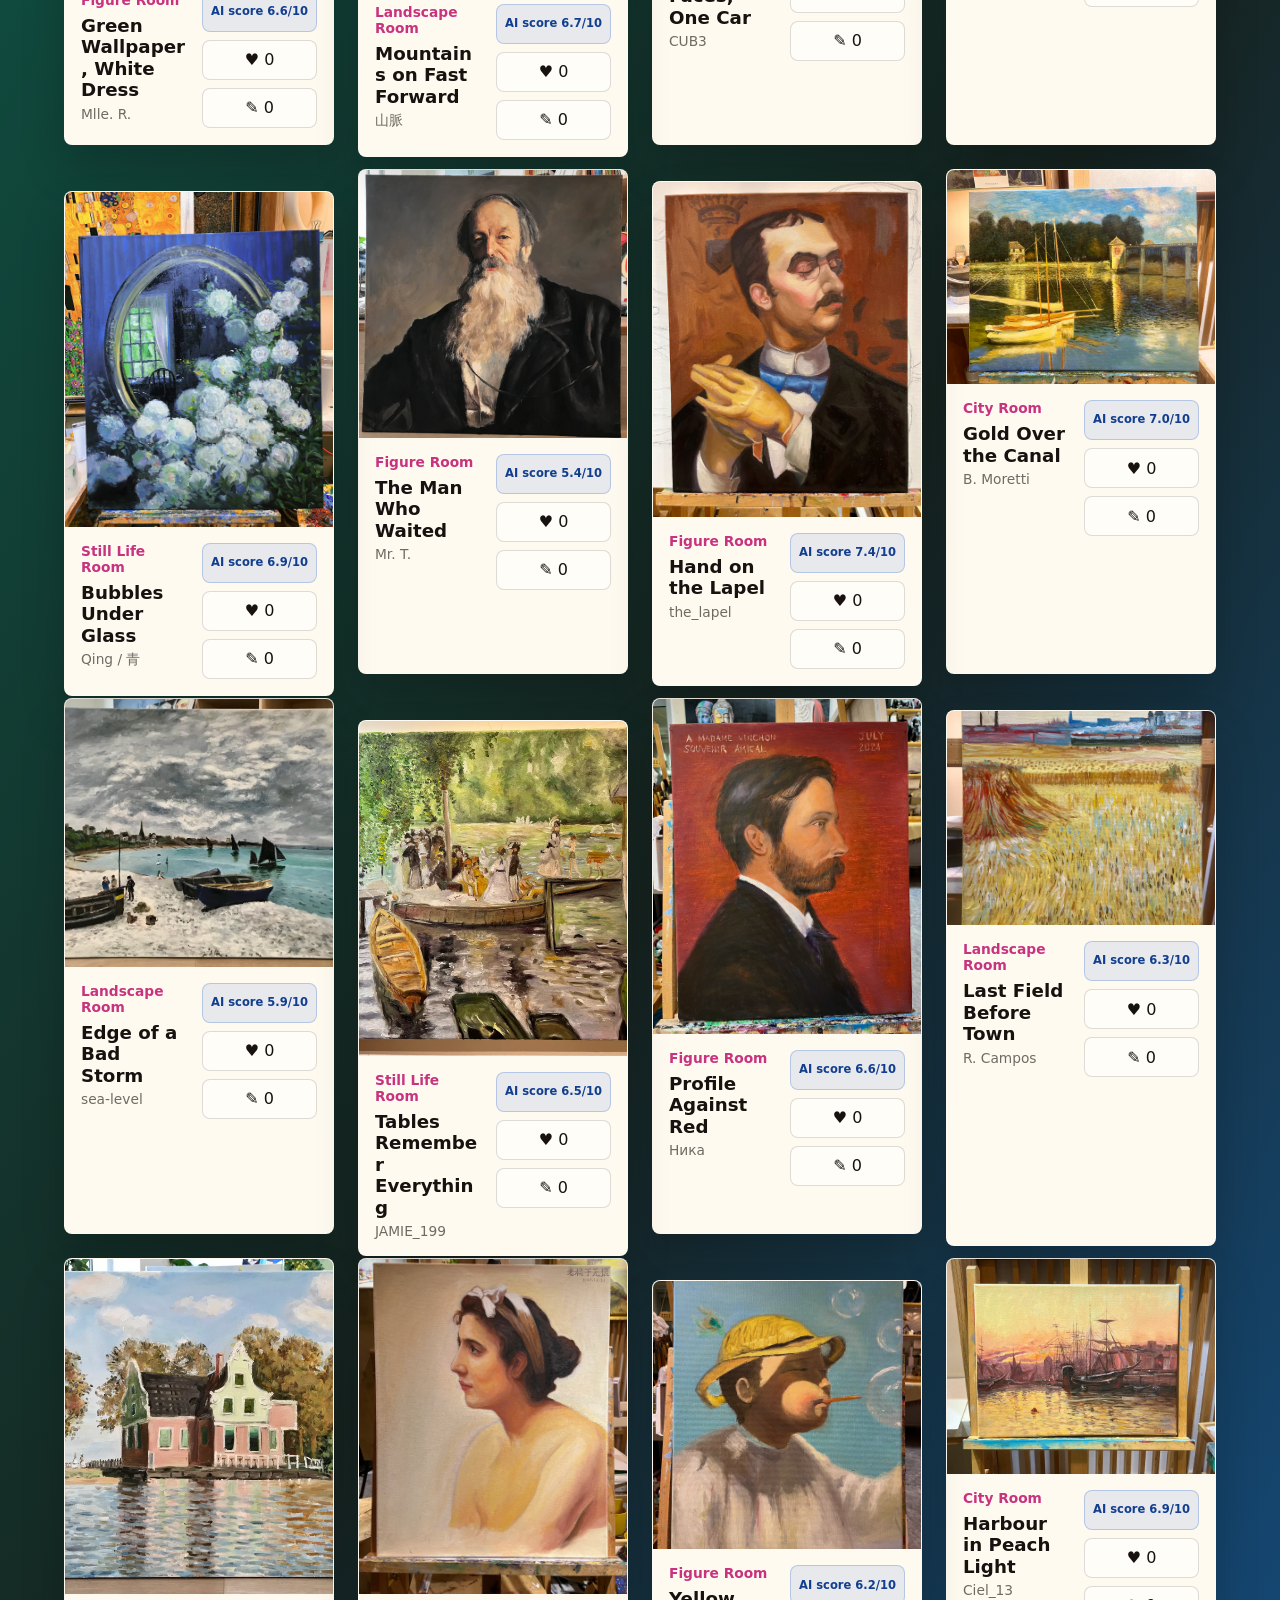
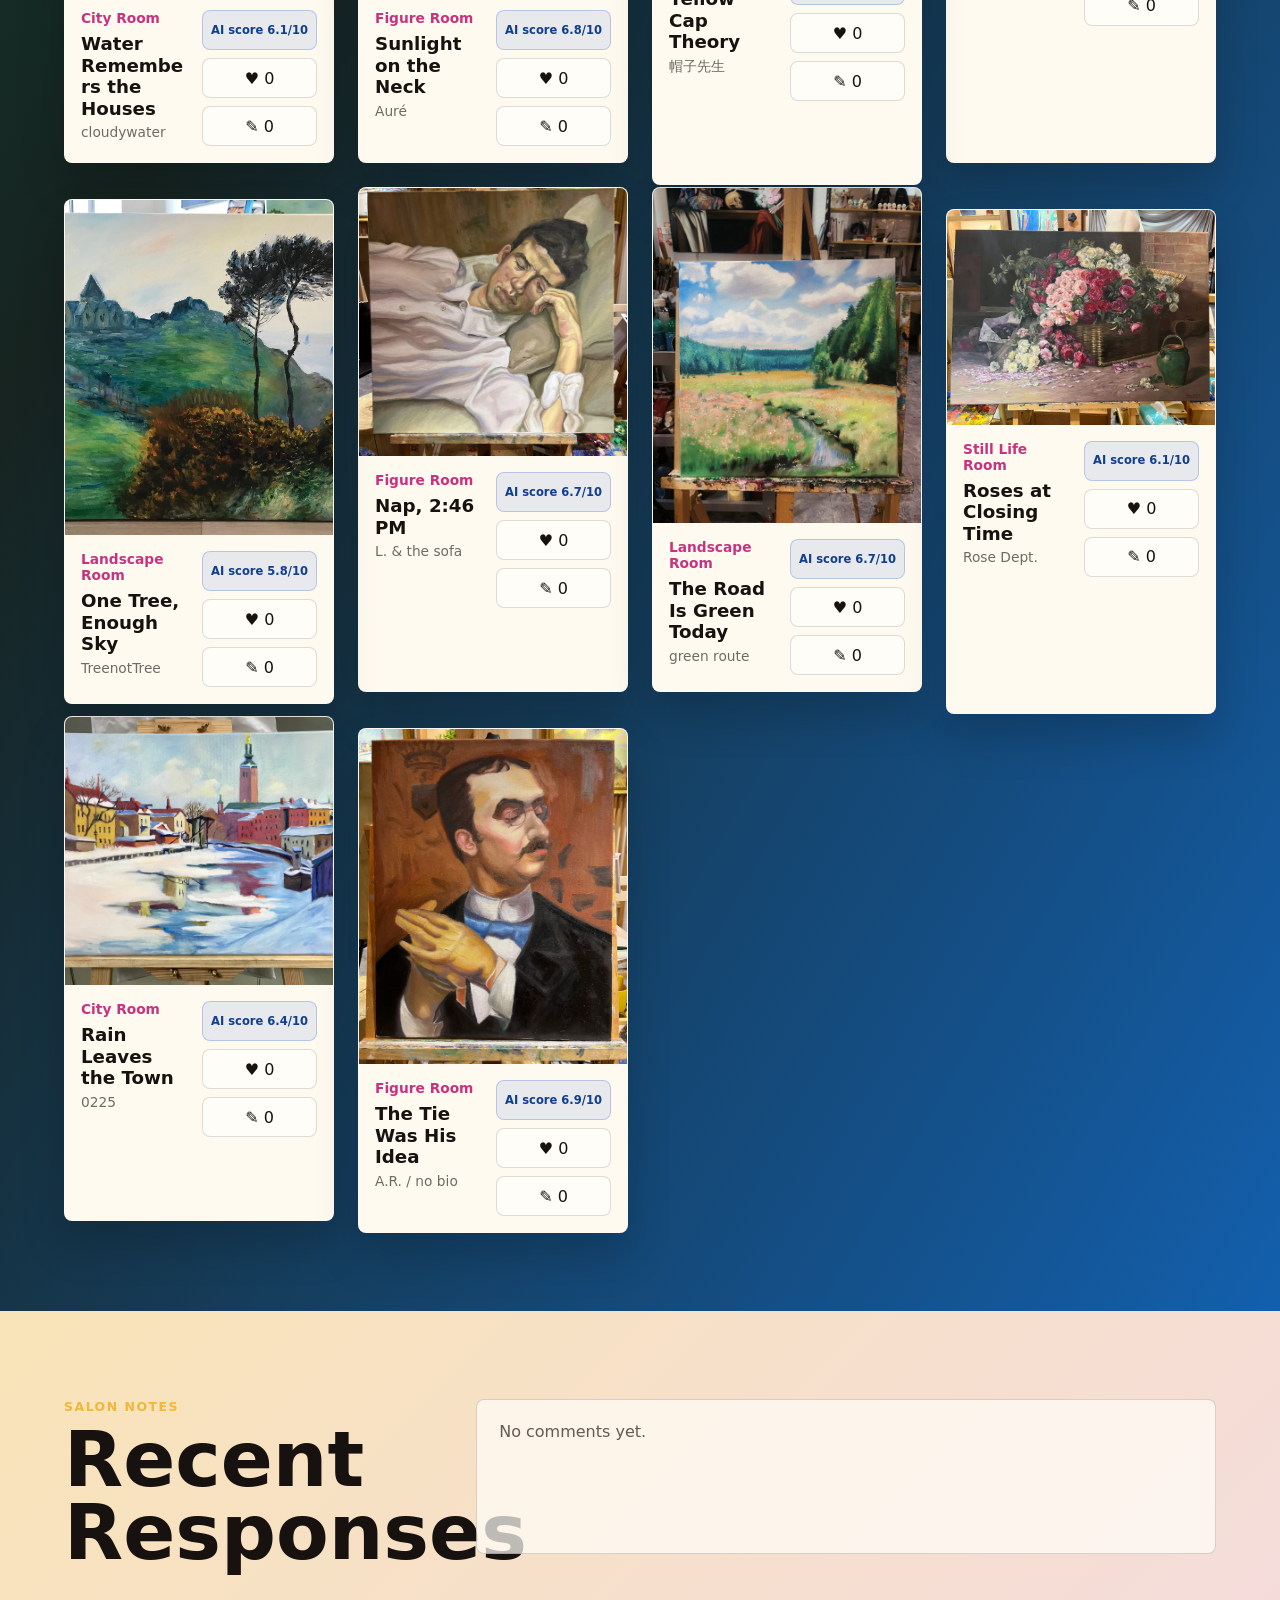
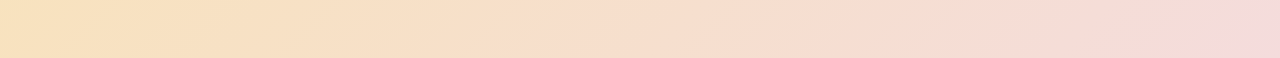
==== commit 99a0c3ea: "fix: refresh public exhibition script" ====
--- a/index.html
+++ b/index.html
@@ -40,7 +40,7 @@
       type="font/woff2"
       crossorigin
     />
-    <link rel="stylesheet" href="styles.css?v=hero-type-v1" />
+    <link rel="stylesheet" href="styles.css?v=hero-type-v2" />
     <script type="application/ld+json">
       {
         "@context": "https://schema.org",
@@ -208,6 +208,6 @@
       </article>
     </template>
 
-    <script src="app.js?v=likes-score-v2"></script>
+    <script src="app.js?v=public-34-v1"></script>
   </body>
 </html>
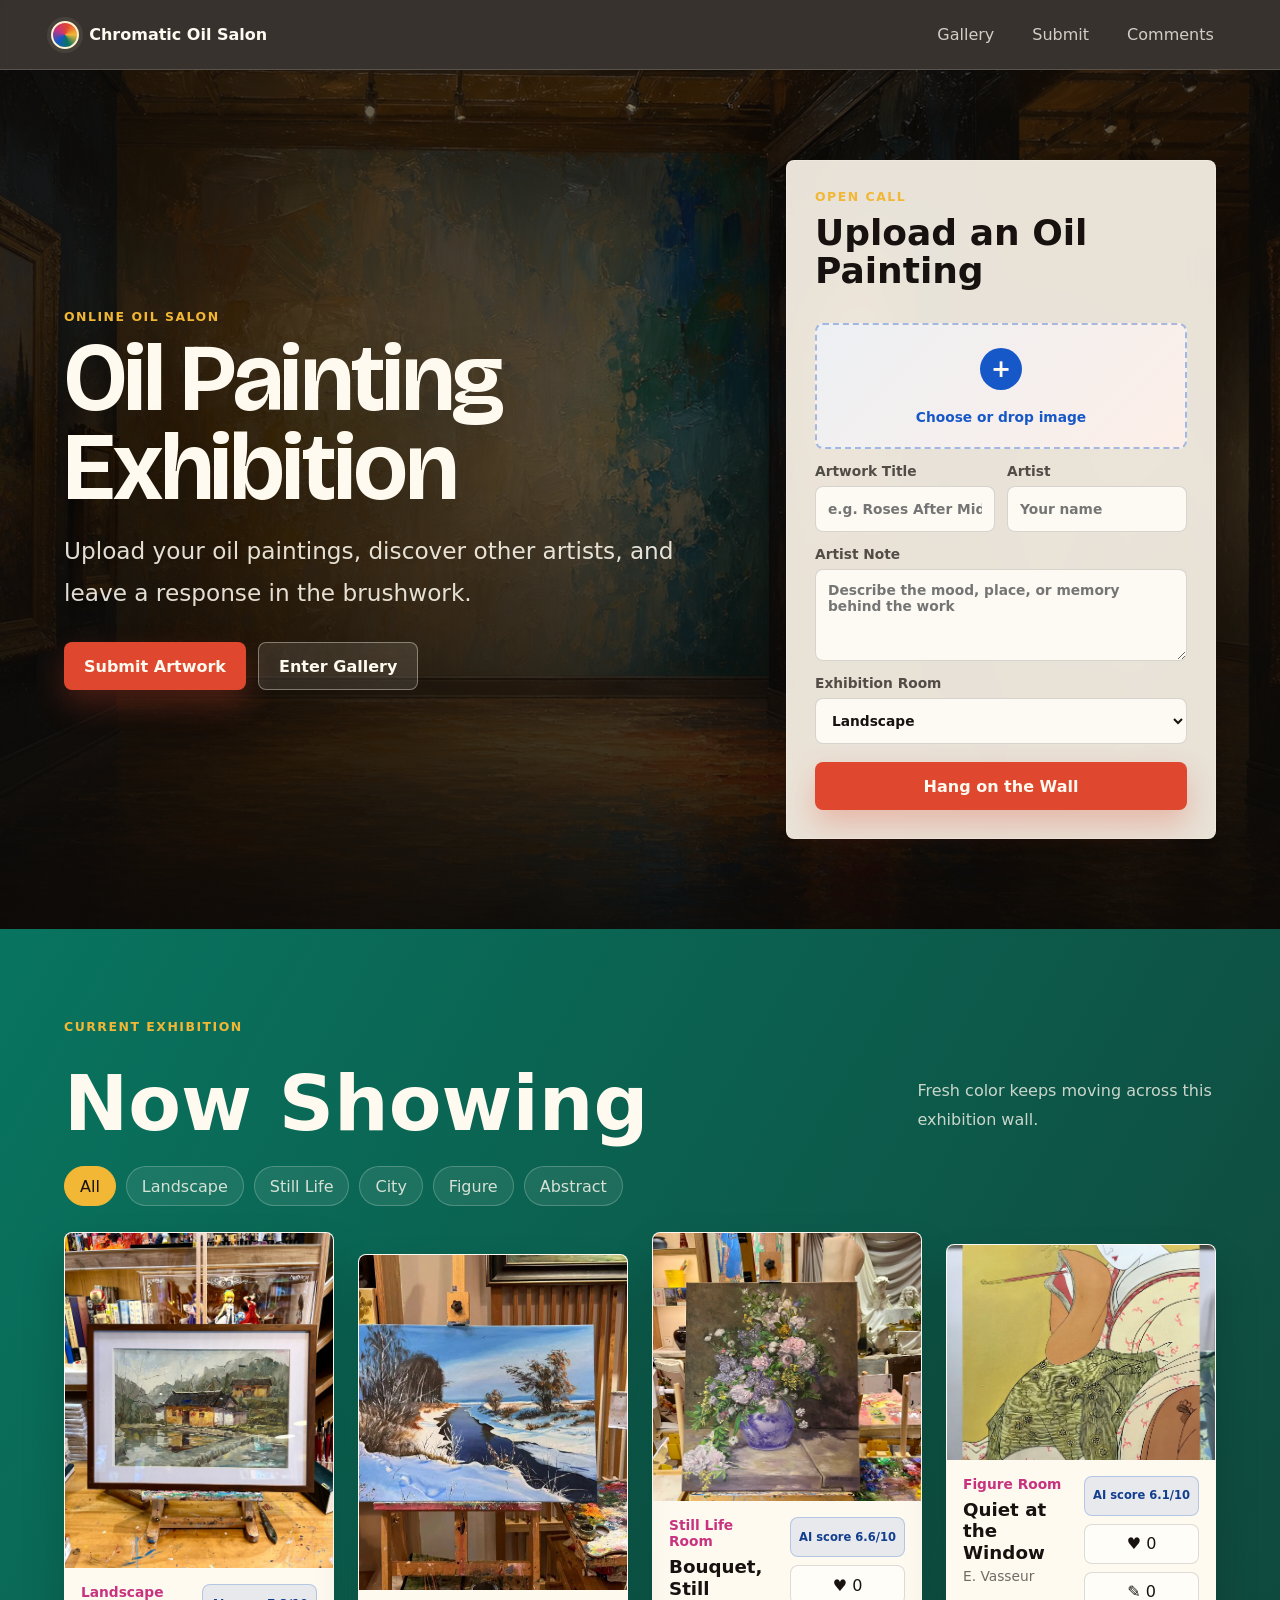
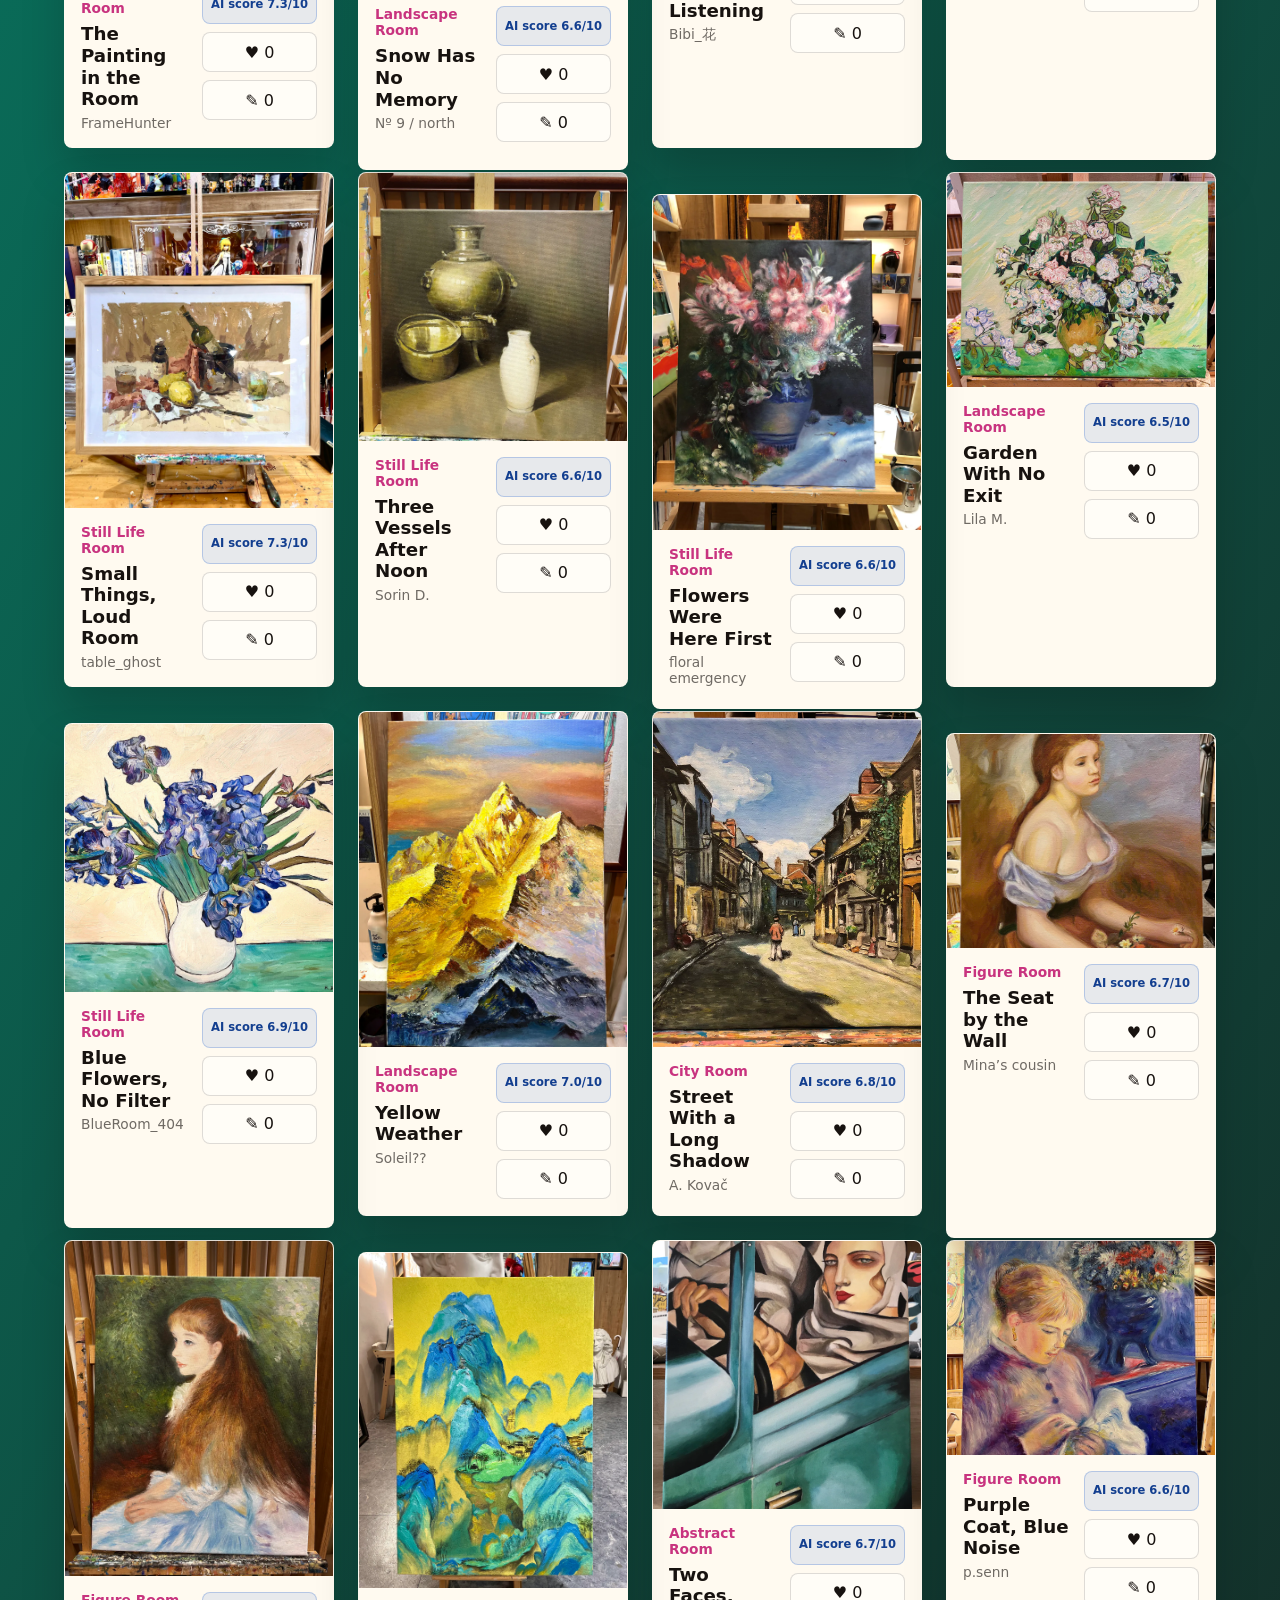
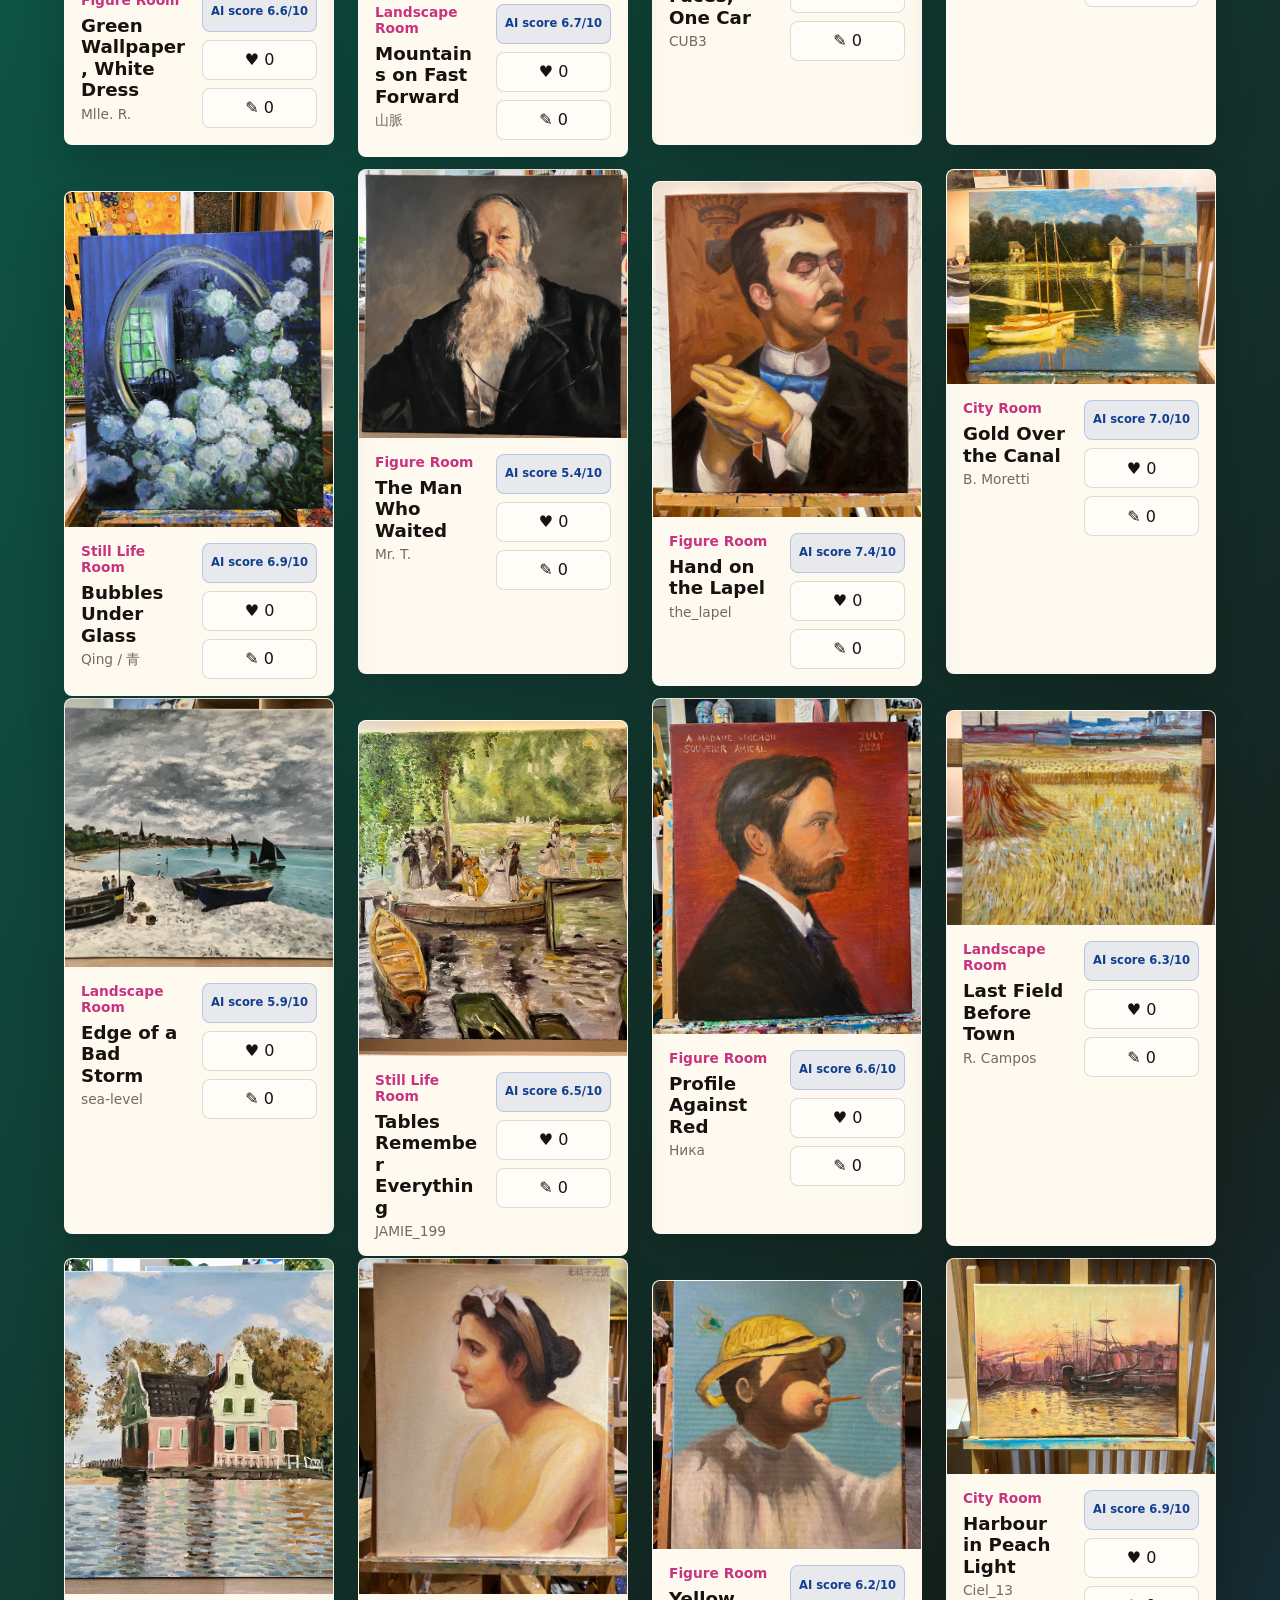
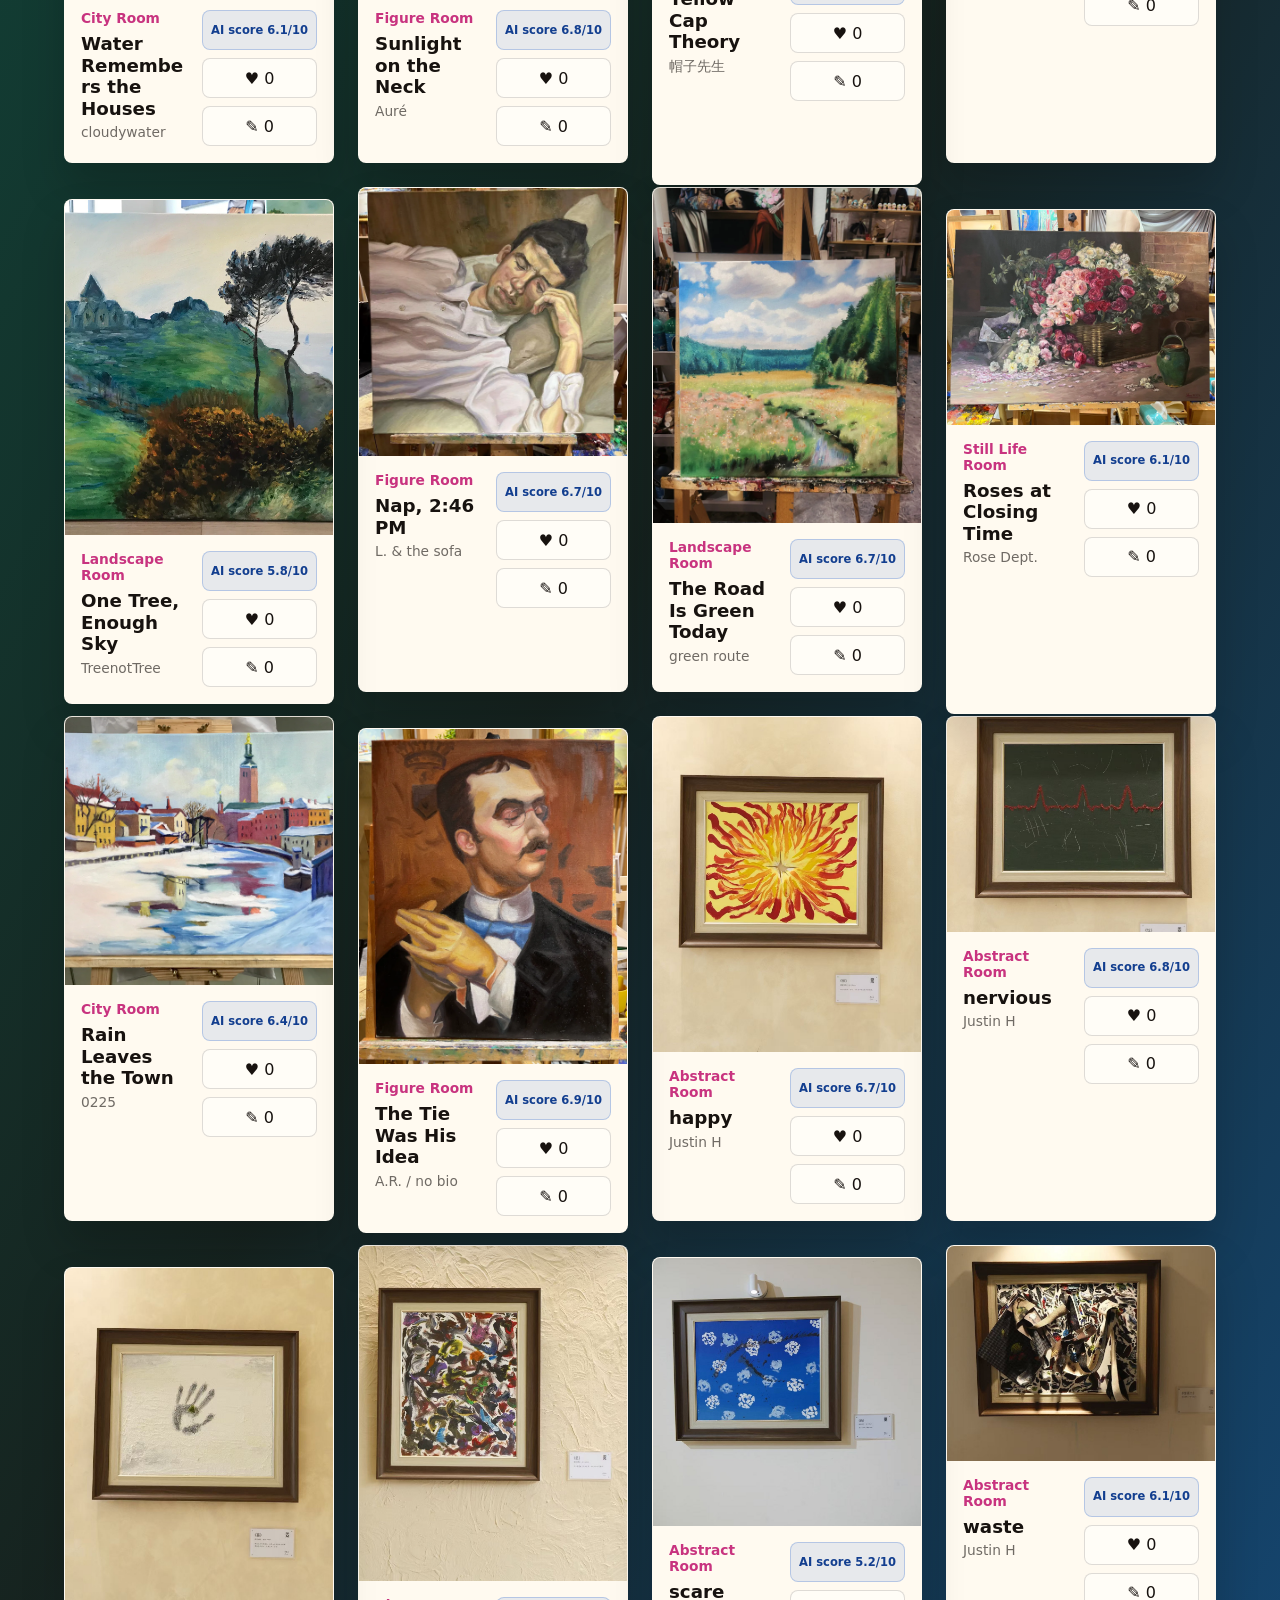
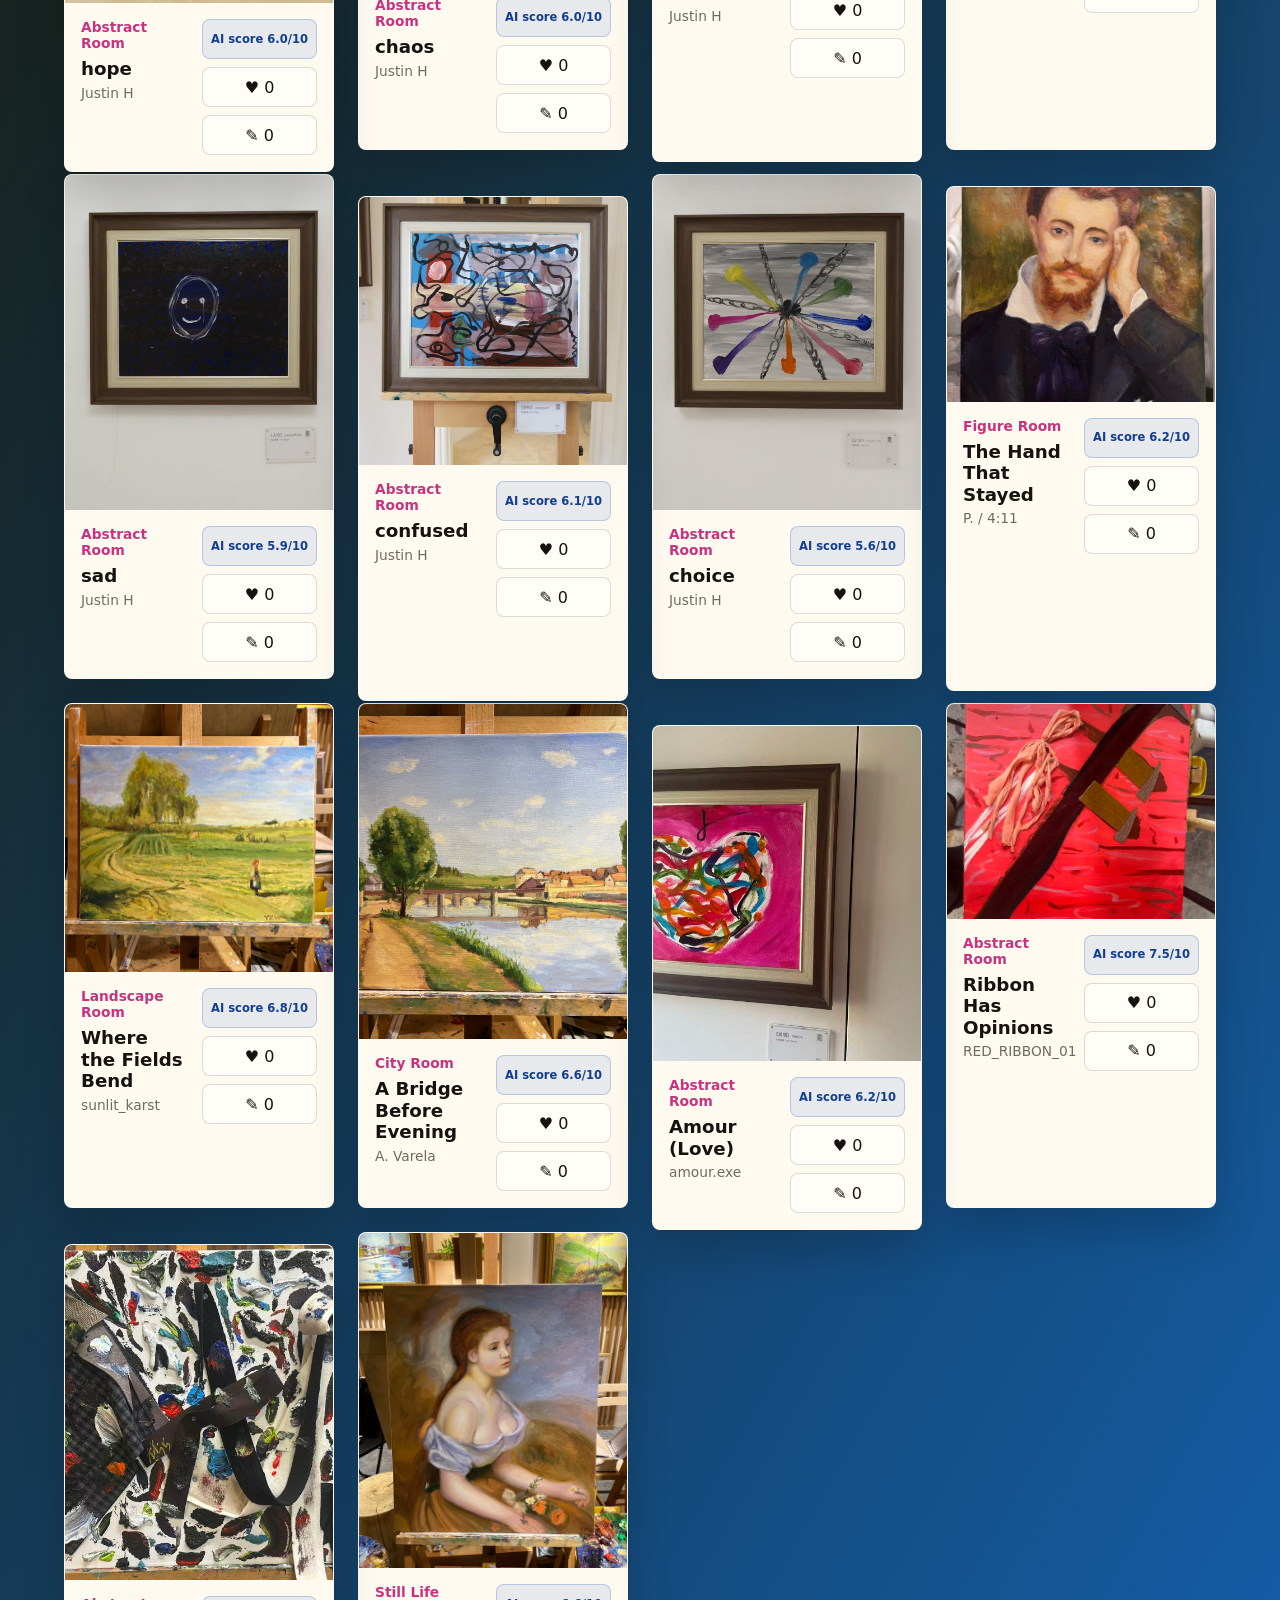
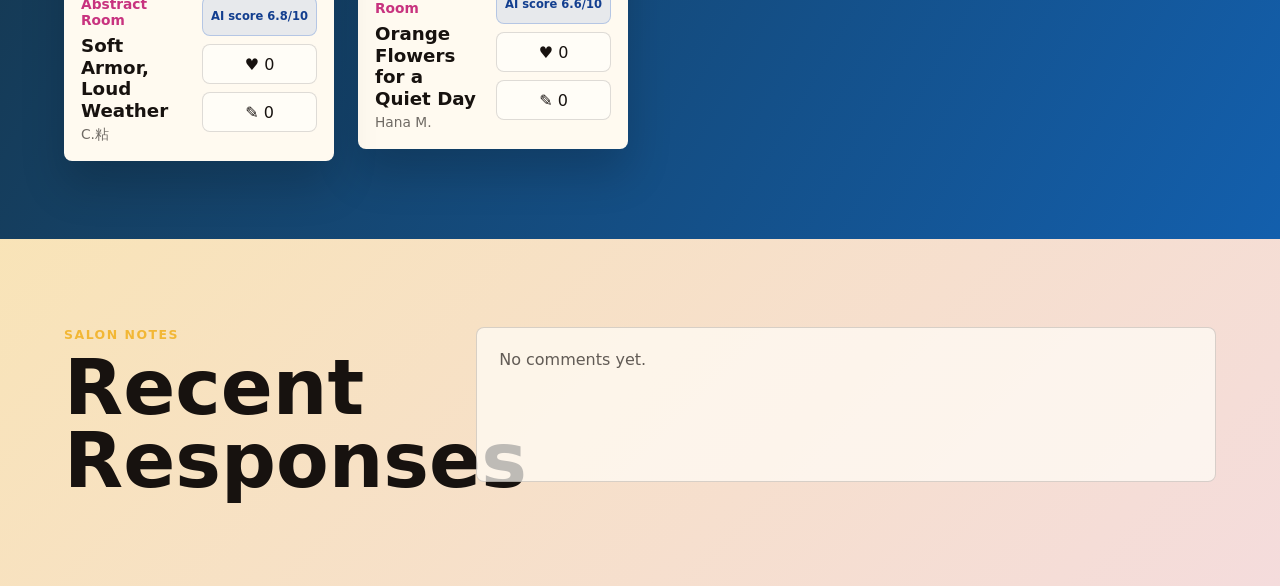
==== commit f03e32a0: "fix: refresh 50-work public gallery" ====
--- a/index.html
+++ b/index.html
@@ -208,6 +208,6 @@
       </article>
     </template>
 
-    <script src="app.js?v=public-34-v1"></script>
+    <script src="app.js?v=public-50-v1"></script>
   </body>
 </html>
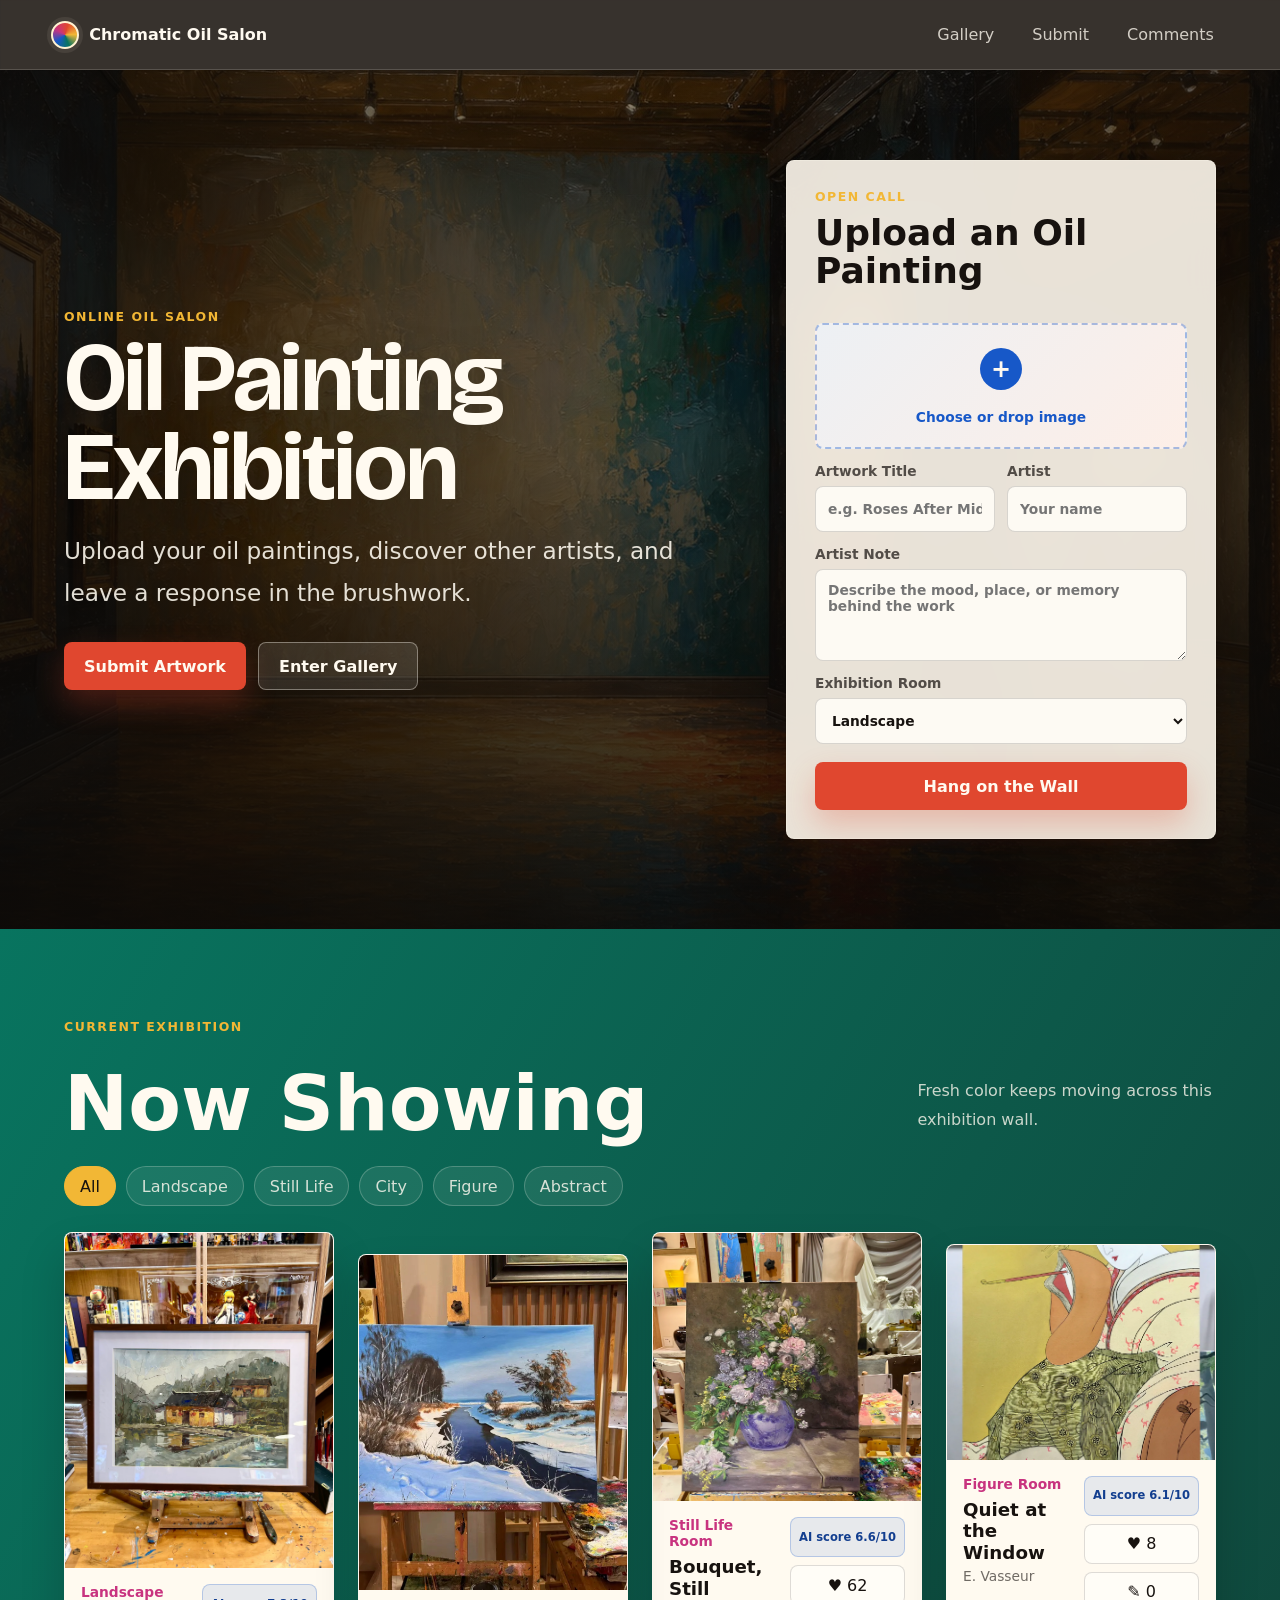
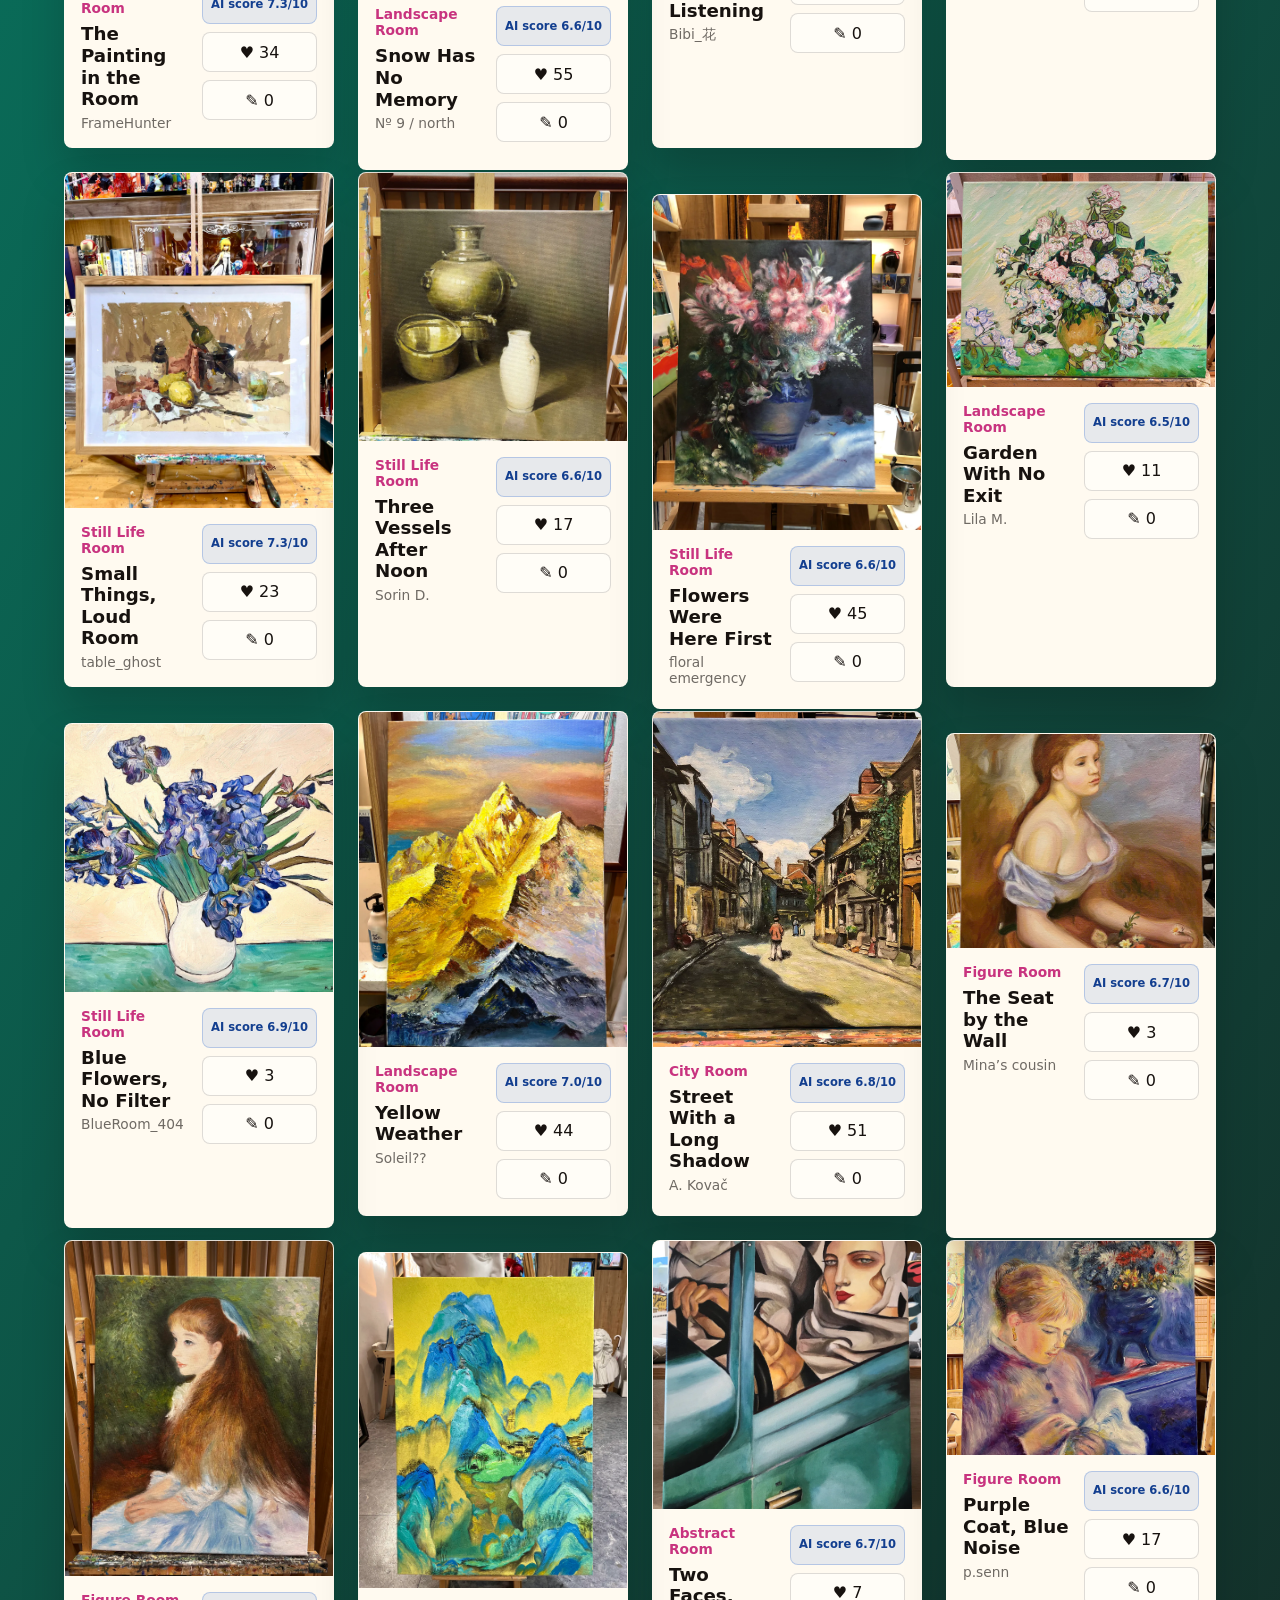
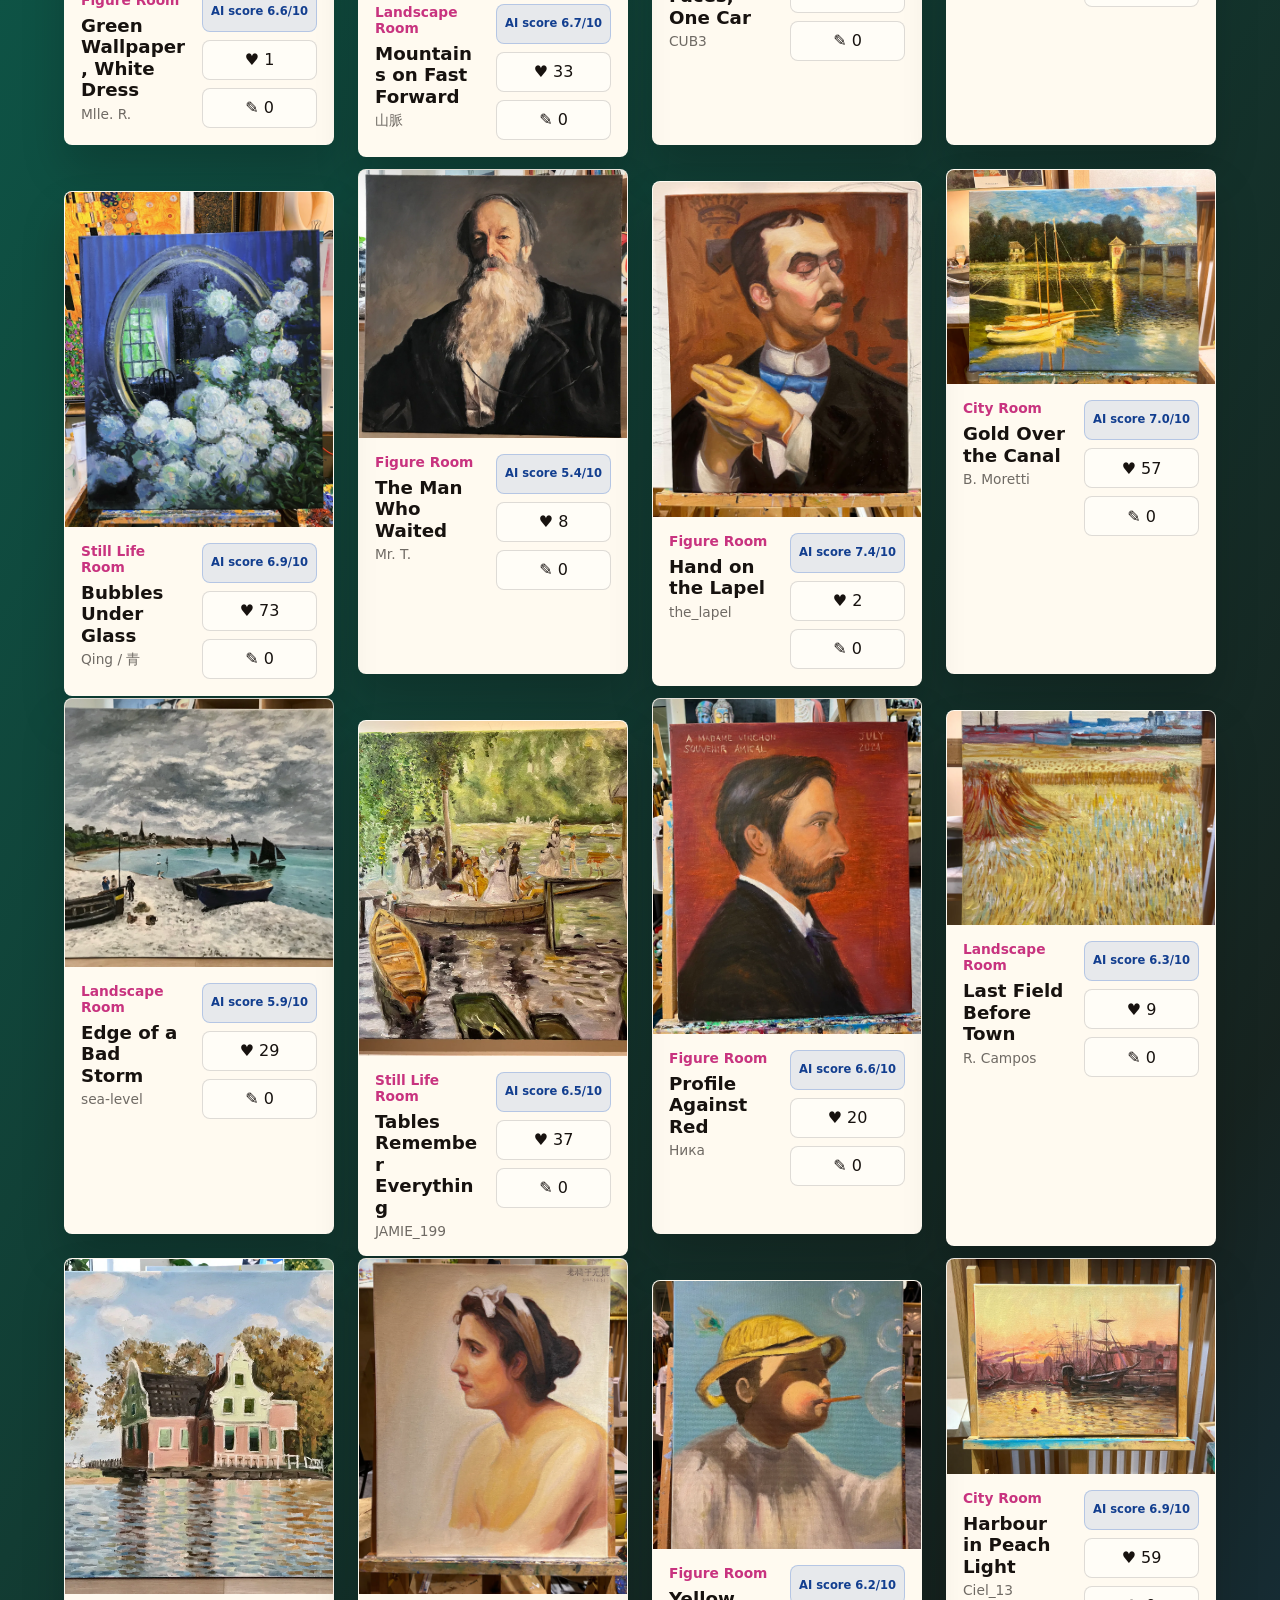
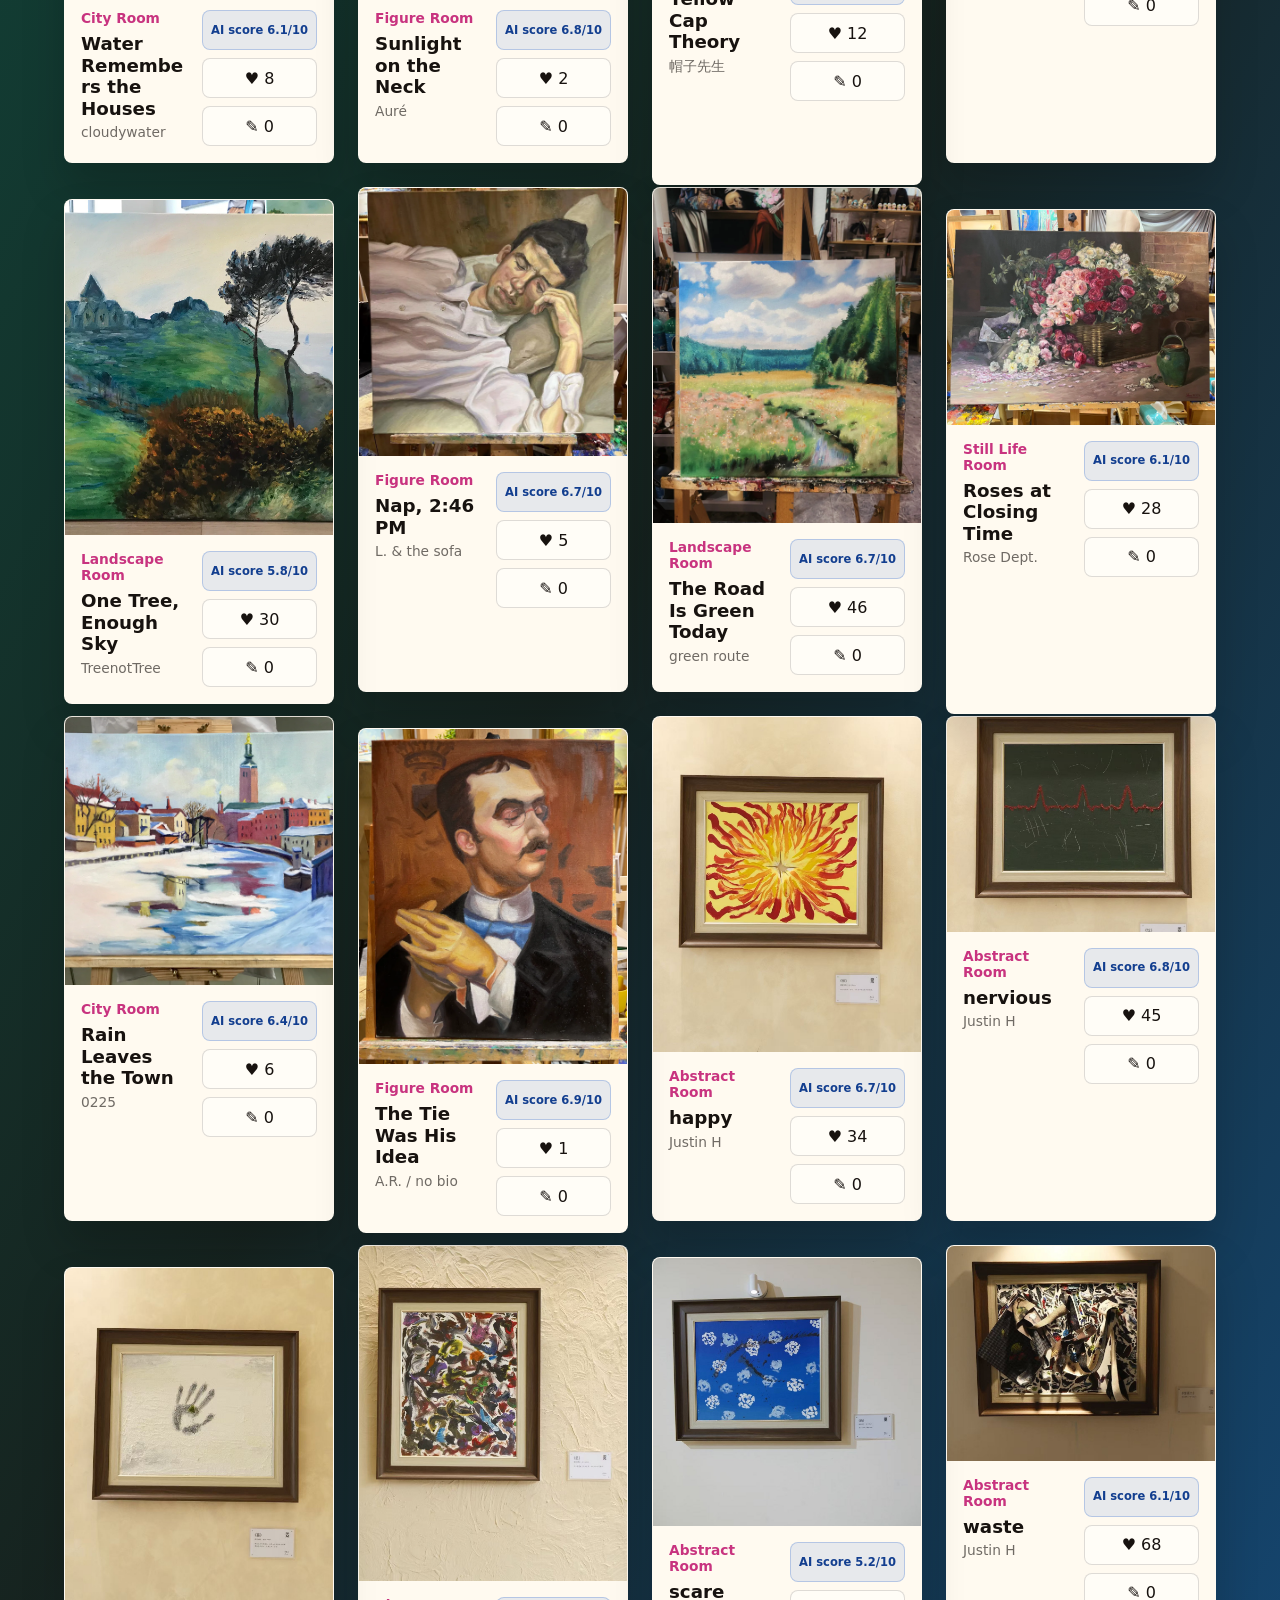
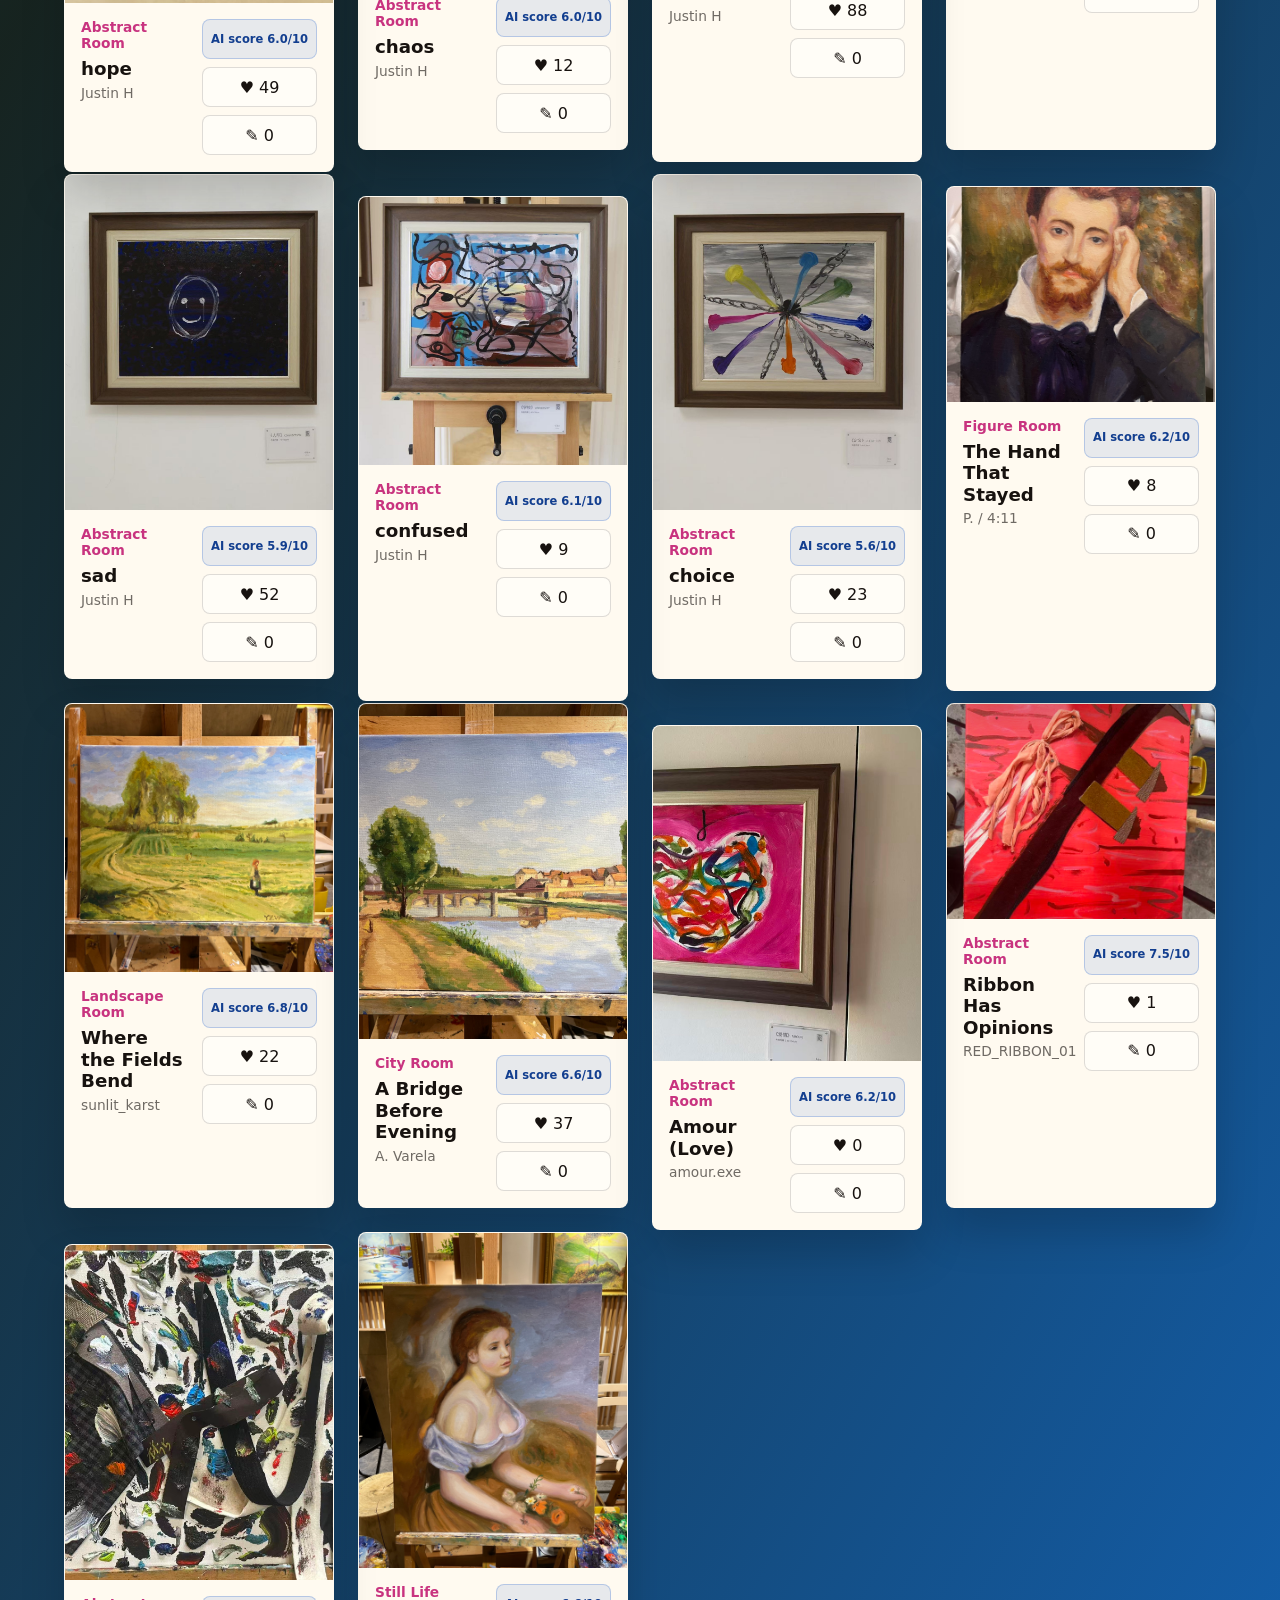
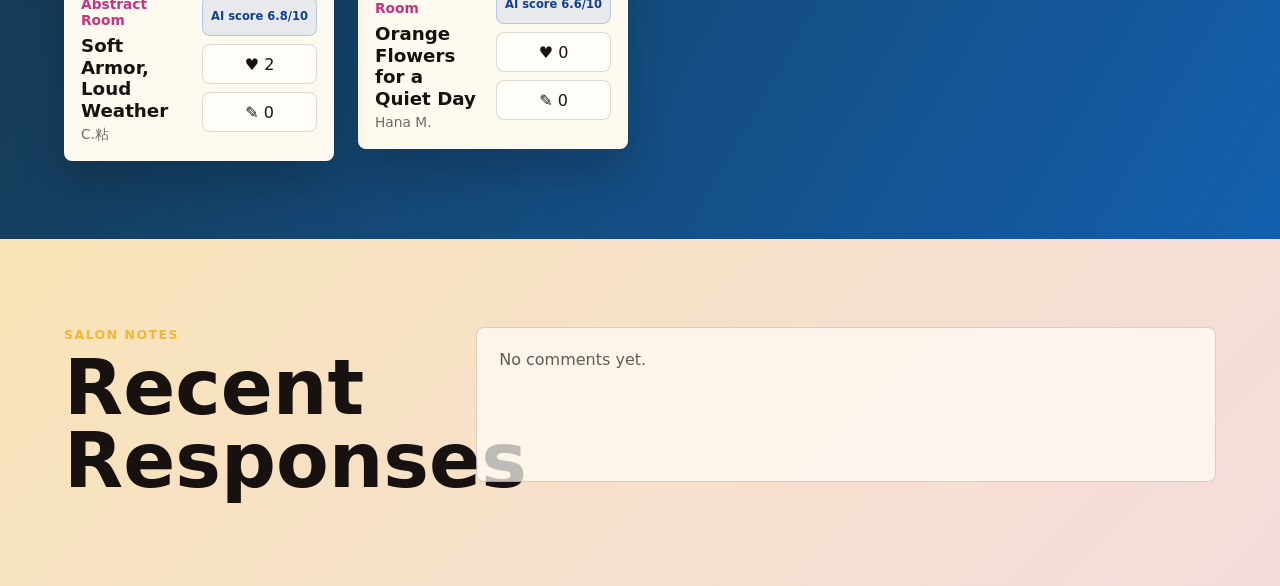
==== commit 5f32bf85: "chore: refresh shared feedback client" ====
--- a/index.html
+++ b/index.html
@@ -208,6 +208,6 @@
       </article>
     </template>
 
-    <script src="app.js?v=public-50-v1"></script>
+    <script src="app.js?v=public-52-v1"></script>
   </body>
 </html>
